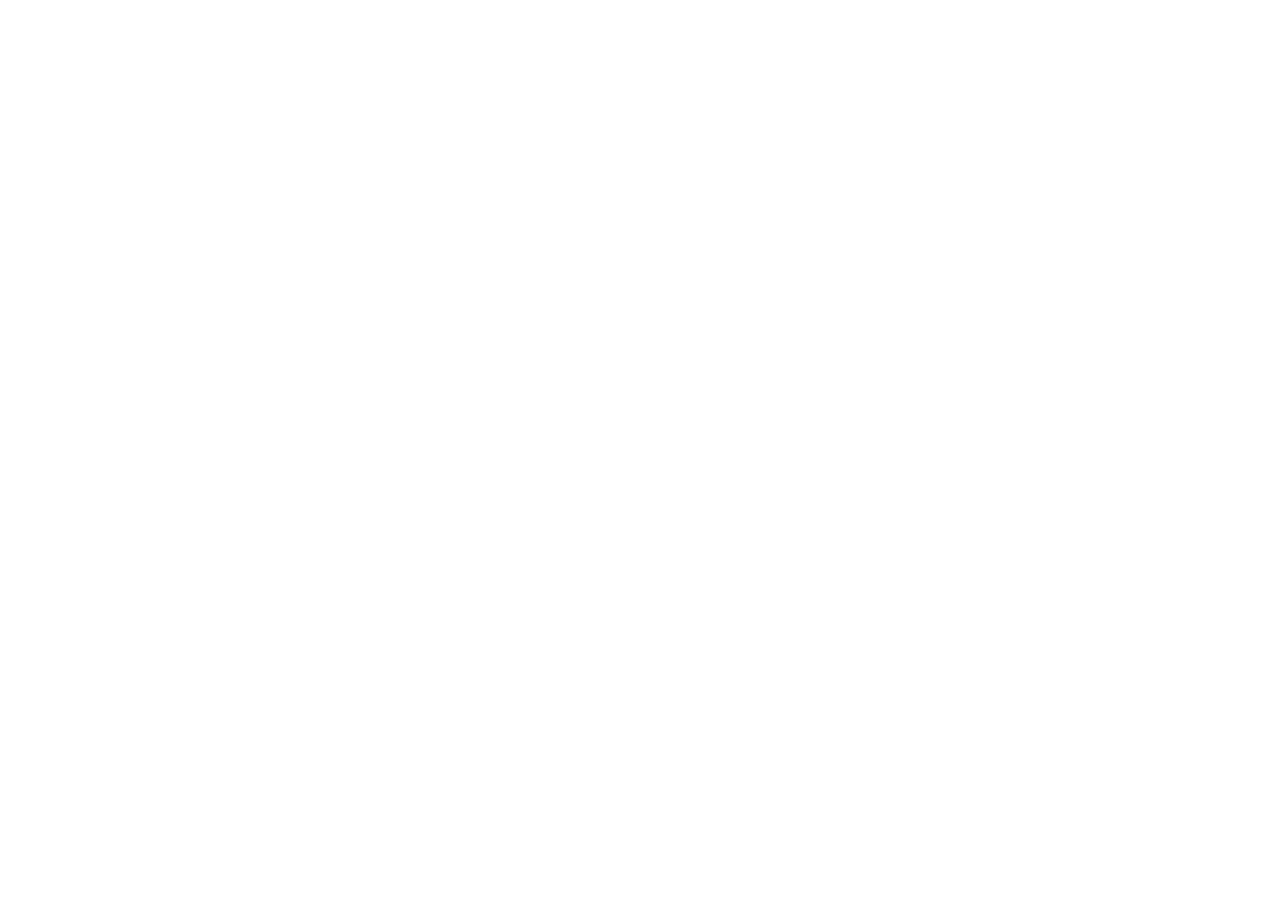
==== html/index.html @ a93387c2 "init: stark task landing-page" ====
<!doctype html>
<html lang="en">
  <head>
    <meta charset="UTF-8" />
    <meta name="viewport" content="width=device-width, initial-scale=1.0" />
      <link
      type="image/png"
      sizes="16x16"
      rel="icon"
      href="./../assets/ficon/icons16x16.png"
    />
    <link rel="preconnect" href="https://fonts.googleapis.com" />
    <link rel="preconnect" href="https://fonts.gstatic.com" crossorigin />
    <link
      href="https://fonts.googleapis.com/css2?family=Inter:wght@400;600&display=swap"
      rel="stylesheet"
    />
    <link rel="stylesheet" href="./../styles/css/style.css" />
    <title>Coffee house</title>
  </head>
  <body></body>
</html>
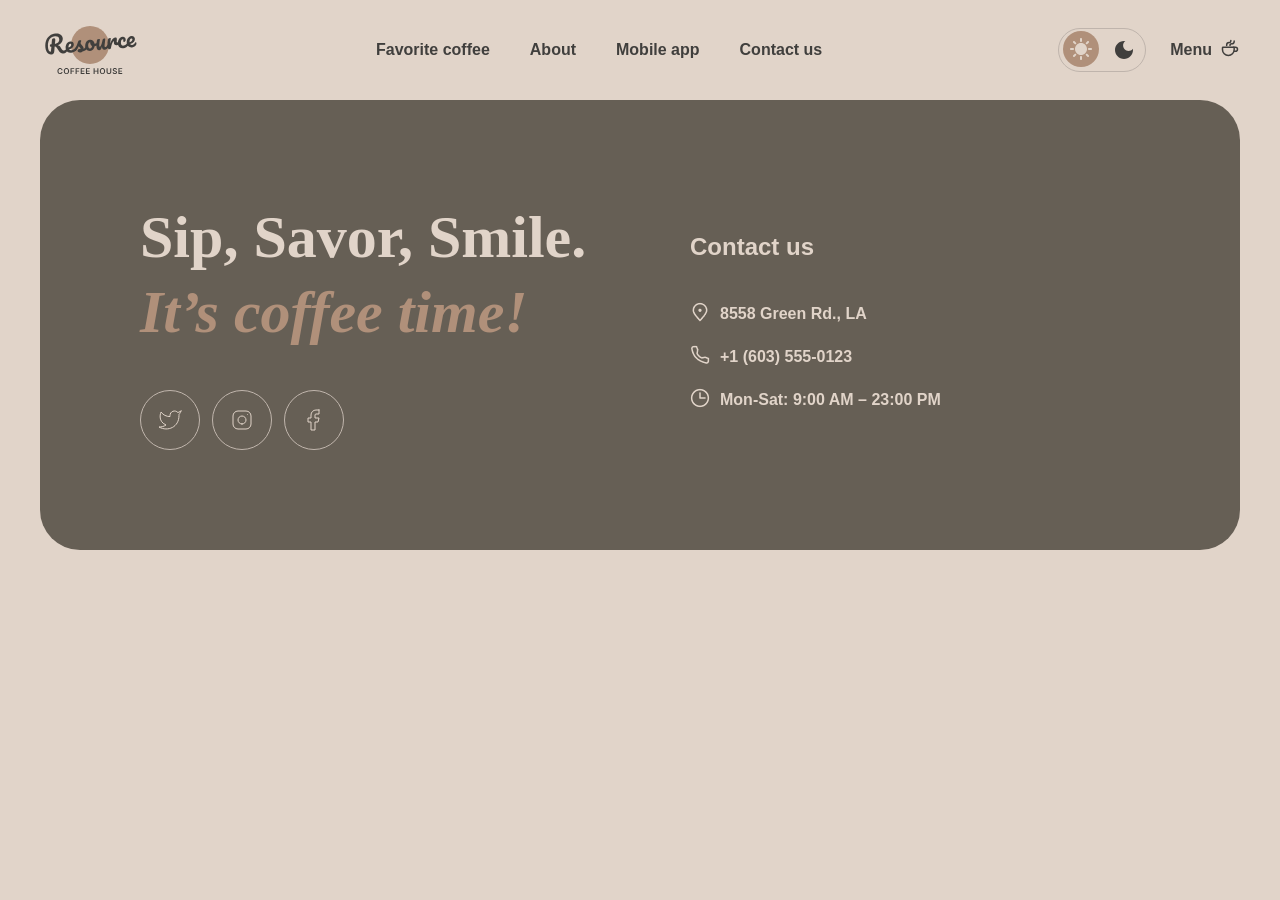
==== commit e8568a93: "feat: add header and footer for index and menu page" ====
--- a/html/index.html
+++ b/html/index.html
@@ -3,7 +3,7 @@
   <head>
     <meta charset="UTF-8" />
     <meta name="viewport" content="width=device-width, initial-scale=1.0" />
-      <link
+    <link
       type="image/png"
       sizes="16x16"
       rel="icon"
@@ -15,8 +15,198 @@
       href="https://fonts.googleapis.com/css2?family=Inter:wght@400;600&display=swap"
       rel="stylesheet"
     />
+    <link
+      rel="stylesheet"
+      href="node_modules/modern-normalize/modern-normalize.css"
+    />
     <link rel="stylesheet" href="./../styles/css/style.css" />
     <title>Coffee house</title>
   </head>
-  <body></body>
+  <body class="body">
+    <div class="wrapper">
+      <div class="container">
+        <div class="header">
+          <a href="./index.html" class="logo"
+            ><img
+              src="./../assets/images/logo.svg"
+              alt="logo"
+              width="100"
+              height="60"
+          /></a>
+          <nav class="header__menu menu-header">
+            <ul class="menu-header__list">
+              <li class="menu-header__item">
+                <a href="#favorites-coffee" class="menu-header__link"
+                  >Favorite coffee</a
+                >
+              </li>
+              <li class="menu-header__item">
+                <a href="#about" class="menu-header__link">About</a>
+              </li>
+              <li class="menu-header__item">
+                <a href="#mobile-app" class="menu-header__link">Mobile app</a>
+              </li>
+              <li class="mmenu-header__item">
+                <a href="#footer" class="menu-header__link">Contact us</a>
+              </li>
+            </ul>
+          </nav>
+          <div class="header__actions">
+            <div class="header__theme-switch theme-switch-header">
+              <div class="theme-switch-header__light">
+                <svg
+                  width="36"
+                  height="36"
+                  viewBox="0 0 36 36"
+                  fill="none"
+                  xmlns="http://www.w3.org/2000/svg"
+                >
+                  <rect width="36" height="36" rx="18" fill="#B0907A" />
+                  <path
+                    d="M17 10V8C17 7.45 17.45 7 18 7C18.55 7 19 7.45 19 8V10C19 10.55 18.55 11 18 11C17.45 11 17 10.55 17 10ZM24.36 13.05L25.77 11.63C26.16 11.24 26.16 10.61 25.77 10.22C25.38 9.83 24.75 9.83 24.36 10.22L22.95 11.64C22.56 12.03 22.56 12.66 22.95 13.05C23.34 13.44 23.97 13.44 24.36 13.05ZM28 17H26C25.45 17 25 17.45 25 18C25 18.55 25.45 19 26 19H28C28.55 19 29 18.55 29 18C29 17.45 28.55 17 28 17ZM18 25C17.45 25 17 25.45 17 26V28C17 28.55 17.45 29 18 29C18.55 29 19 28.55 19 28V26C19 25.45 18.55 25 18 25ZM11.64 13.05L10.22 11.64C9.83 11.25 9.83 10.61 10.22 10.23C10.61 9.85 11.25 9.84 11.63 10.23L13.04 11.64C13.43 12.03 13.43 12.67 13.04 13.05C12.65 13.43 12.02 13.44 11.64 13.05ZM22.95 22.95C22.56 23.34 22.56 23.98 22.95 24.36L24.36 25.77C24.75 26.16 25.39 26.16 25.77 25.77C26.16 25.38 26.16 24.74 25.77 24.36L24.36 22.95C23.98 22.56 23.34 22.56 22.95 22.95ZM8 19H10C10.55 19 11 18.55 11 18C11 17.45 10.55 17 10 17H8C7.45 17 7 17.45 7 18C7 18.55 7.45 19 8 19ZM11.64 25.78L13.05 24.37C13.44 23.98 13.44 23.34 13.05 22.96C12.66 22.58 12.02 22.57 11.64 22.96L10.23 24.37C9.84 24.76 9.84 25.4 10.23 25.78C10.61 26.17 11.25 26.17 11.64 25.78ZM18 12C14.69 12 12 14.69 12 18C12 21.31 14.69 24 18 24C21.31 24 24 21.31 24 18C24 14.69 21.31 12 18 12Z"
+                    fill="#E1D4C9"
+                  />
+                </svg>
+              </div>
+
+              <div class="theme-switch-header__dark">
+                <svg
+                  width="18"
+                  height="18"
+                  viewBox="0 0 18 18"
+                  fill="none"
+                  xmlns="http://www.w3.org/2000/svg"
+                >
+                  <path
+                    d="M9 0C4.03 0 0 4.03 0 9C0 13.97 4.03 18 9 18C13.97 18 18 13.97 18 9C18 8.54 17.96 8.08 17.9 7.64C16.92 9.01 15.32 9.9 13.5 9.9C10.52 9.9 8.1 7.48 8.1 4.5C8.1 2.69 8.99 1.08 10.36 0.0999999C9.92 0.0399999 9.46 0 9 0Z"
+                    fill="#403F3D"
+                  />
+                </svg>
+              </div>
+            </div>
+            <a class="header__button" href="menu.html"
+              >Menu
+
+              <img
+                src="./../assets/images/icons/coffee-cup.svg"
+                alt="coffee cup icon"
+              />
+            </a>
+            <button class="header__burger"><span></span> <span></span></button>
+          </div>
+        </div>
+
+        <footer class="footer" id="footer">
+          <div class="footer__content">
+            <h2 class="footer__title title title_colored_light title_size_s">
+              Sip, Savor, Smile.
+              <span class="title__fragment title__fragment_colored"
+                >It’s coffee time!</span
+              >
+            </h2>
+            <ul class="footer__social-list social-list">
+              <li class="social-list__item">
+                <a href="" class="social-list__link"
+                  ><svg
+                    xmlns="http://www.w3.org/2000/svg"
+                    width="24"
+                    height="24"
+                    viewBox="0 0 24 24"
+                    fill="none"
+                  >
+                    <path
+                      d="M23 3.01006C23 3.01006 20.9821 4.20217 19.86 4.54006C19.2577 3.84757 18.4573 3.35675 17.567 3.13398C16.6767 2.91122 15.7395 2.96725 14.8821 3.29451C14.0247 3.62177 13.2884 4.20446 12.773 4.96377C12.2575 5.72309 11.9877 6.62239 12 7.54006V8.54006C10.2426 8.58562 8.50127 8.19587 6.93101 7.4055C5.36074 6.61513 4.01032 5.44869 3 4.01006C3 4.01006 -1 13.0101 8 17.0101C5.94053 18.408 3.48716 19.109 1 19.0101C10 24.0101 21 19.0101 21 7.51006C20.9991 7.23151 20.9723 6.95365 20.92 6.68006C21.9406 5.67355 23 3.01006 23 3.01006Z"
+                      stroke="#E1D4C9"
+                      stroke-linecap="round"
+                      stroke-linejoin="round"
+                    />
+                  </svg>
+                </a>
+              </li>
+              <li class="social-list__item">
+                <a href="" class="social-list__link">
+                  <svg
+                    xmlns="http://www.w3.org/2000/svg"
+                    width="24"
+                    height="24"
+                    viewBox="0 0 24 24"
+                    fill="none"
+                  >
+                    <path
+                      d="M12 16C14.2091 16 16 14.2091 16 12C16 9.79086 14.2091 8 12 8C9.79086 8 8 9.79086 8 12C8 14.2091 9.79086 16 12 16Z"
+                      stroke="#E1D4C9"
+                      stroke-linecap="round"
+                      stroke-linejoin="round"
+                    />
+                    <path
+                      d="M3 16V8C3 5.23858 5.23858 3 8 3H16C18.7614 3 21 5.23858 21 8V16C21 18.7614 18.7614 21 16 21H8C5.23858 21 3 18.7614 3 16Z"
+                      stroke="#E1D4C9"
+                    />
+                    <path
+                      d="M17.5 6.51L17.51 6.49889"
+                      stroke="#E1D4C9"
+                      stroke-linecap="round"
+                      stroke-linejoin="round"
+                    />
+                  </svg>
+                </a>
+              </li>
+              <li class="social-list__item">
+                <a href="" class="social-list__link">
+                  <svg
+                    xmlns="http://www.w3.org/2000/svg"
+                    width="24"
+                    height="24"
+                    viewBox="0 0 24 24"
+                    fill="none"
+                  >
+                    <path
+                      d="M17 2H14C12.6739 2 11.4021 2.52678 10.4645 3.46447C9.52678 4.40215 9 5.67392 9 7V10H6V14H9V22H13V14H16L17 10H13V7C13 6.73478 13.1054 6.48043 13.2929 6.29289C13.4804 6.10536 13.7348 6 14 6H17V2Z"
+                      stroke="#E1D4C9"
+                      stroke-linecap="round"
+                      stroke-linejoin="round"
+                    />
+                  </svg>
+                </a>
+              </li>
+            </ul>
+          </div>
+
+          <div class="footer__contacts">
+            <h3 class="footer__subtitle">Contact us</h3>
+            <ul class="footer__cotact-list">
+              <li class="footer__contact-item">
+                <a
+                  class="footer__contact-link"
+                  href="https://maps.app.goo.gl/37LEPHxyYh8v7MDGA"
+                  target="_blank"
+                  rel="noopener "
+                >
+                  <img
+                    src="./../assets/images/icons/pin-alt.png"
+                    alt="pin-alt"
+                  />
+                  8558 Green Rd., LA</a
+                >
+              </li>
+              <li class="footer__contact-item">
+                <a class="footer__contact-link" href="tel:+16035550123">
+                  <img src="./../assets/images/icons/phone.png" alt="phone" />
+                  +1 (603) 555-0123</a
+                >
+              </li>
+              <li class="footer__contact-item">
+                <span
+                  ><img
+                    src="./../assets/images/icons/clock.png"
+                    alt="clock"
+                  />Mon-Sat: 9:00 AM – 23:00 PM</span
+                >
+              </li>
+            </ul>
+          </div>
+        </footer>
+      </div>
+    </div>
+  </body>
 </html>
--- a/styles/css/style.css
+++ b/styles/css/style.css
@@ -0,0 +1,617 @@
+:root {
+  --text-accent: #b0907a;
+  --text-light: #e1d4c9;
+  --text-dark: #403f3d;
+  --background-body: #e1d4c9;
+  --background-container: #665f55;
+  --background-backdrop: rgba(64, 63, 61, 0.8);
+  --border-light: #c1b6ad;
+  --border-dark: #665f55;
+}
+
+html,
+body {
+  height: 100%;
+  line-height: 1;
+}
+
+html {
+  font-size: 10px;
+  scroll-behavior: smooth;
+}
+
+body {
+  font-family: "Inter", sans-serif;
+  scrollbar-width: none;
+}
+
+body.overflow-hidden {
+  overflow: hidden;
+}
+
+ul {
+  list-style-type: none;
+}
+
+a {
+  text-decoration: none;
+}
+
+*,
+h1,
+h2,
+h3 {
+  margin: 0;
+  padding: 0;
+}
+
+*,
+html,
+body {
+  -webkit-box-sizing: border-box;
+          box-sizing: border-box;
+}
+
+.wrapper {
+  overflow: hidden;
+  display: -webkit-box;
+  display: -ms-flexbox;
+  display: flex;
+  -webkit-box-orient: vertical;
+  -webkit-box-direction: normal;
+      -ms-flex-direction: column;
+          flex-direction: column;
+  min-height: 100%;
+  background: var(--background-body);
+}
+
+.container {
+  max-width: 1440px;
+  margin: 0px auto;
+  padding: 0px 40px 0px 40px;
+}
+
+.main {
+  -webkit-box-flex: 1;
+      -ms-flex: 1 1 auto;
+          flex: 1 1 auto;
+}
+
+.title {
+  font-family: Inter;
+  font-weight: 600;
+}
+.title_colored_light {
+  color: var(--text-light);
+}
+.title_colored_dark {
+  color: var(--text-dark);
+}
+.title_size_m {
+  font-size: 7.2rem;
+  line-height: 105%; /* 75.6px */
+}
+.title_size_s {
+  font-size: 6rem;
+  line-height: 125%; /* 75px */
+}
+.title__fragment {
+  font-style: italic;
+}
+.title__fragment_colored {
+  color: var(--text-accent);
+}
+
+@media (max-width: 715.99px) {
+  .title_size_m {
+    font-size: 4.2rem;
+    line-height: 115%;
+  }
+  .title_size_s {
+    font-size: 3.2rem;
+  }
+}
+.header {
+  width: 100%;
+  min-height: 100px;
+  display: -webkit-box;
+  display: -ms-flexbox;
+  display: flex;
+  gap: 15px;
+  -webkit-box-pack: justify;
+      -ms-flex-pack: justify;
+          justify-content: space-between;
+  -webkit-box-align: center;
+      -ms-flex-align: center;
+          align-items: center;
+}
+.header__burger {
+  display: none;
+  position: relative;
+  z-index: 10;
+  width: 44px;
+  height: 44px;
+  -webkit-box-pack: center;
+      -ms-flex-pack: center;
+          justify-content: center;
+  -webkit-box-align: center;
+      -ms-flex-align: center;
+          align-items: center;
+  border-radius: 100px;
+  border: 1px solid var(--border-dark);
+  background-color: transparent;
+  cursor: pointer;
+}
+.header__burger span {
+  top: 39%;
+  left: 30%;
+  position: absolute;
+  width: 16px;
+  height: 1.5px;
+  background-color: #282828;
+  -webkit-transition: all 0.5s;
+  transition: all 0.5s;
+}
+.header__burger span:first-child {
+  top: auto;
+  bottom: 39%;
+  -webkit-transition: all 0.5s;
+  transition: all 0.5s;
+}
+.header__burger.burger-open span {
+  top: 50%;
+  -webkit-transform: rotate(45deg);
+      -ms-transform: rotate(45deg);
+          transform: rotate(45deg);
+  -webkit-transition: all 0.5s;
+  transition: all 0.5s;
+}
+.header__burger.burger-open span:first-child {
+  -webkit-transform: rotate(-45deg);
+      -ms-transform: rotate(-45deg);
+          transform: rotate(-45deg);
+  -webkit-transition: all 0.5s;
+  transition: all 0.5s;
+}
+.header__actions {
+  display: -webkit-box;
+  display: -ms-flexbox;
+  display: flex;
+  -webkit-box-pack: justify;
+      -ms-flex-pack: justify;
+          justify-content: space-between;
+  -webkit-box-align: center;
+      -ms-flex-align: center;
+          align-items: center;
+  gap: 24px;
+  height: 52px;
+}
+.header__theme-switch {
+  display: -webkit-box;
+  display: -ms-flexbox;
+  display: flex;
+  -webkit-box-pack: justify;
+      -ms-flex-pack: justify;
+          justify-content: space-between;
+  -webkit-box-align: center;
+      -ms-flex-align: center;
+          align-items: center;
+  gap: 8px;
+  border: 1px solid #bfb4ac;
+  border-radius: 100px;
+  padding: 4px;
+  width: 88px;
+  height: 44px;
+  cursor: pointer;
+}
+.header__button {
+  position: relative;
+  display: -webkit-box;
+  display: -ms-flexbox;
+  display: flex;
+  -webkit-box-pack: center;
+      -ms-flex-pack: center;
+          justify-content: center;
+  -webkit-box-align: start;
+      -ms-flex-align: start;
+          align-items: flex-start;
+  gap: 8px;
+  color: var(--text-dark);
+  font-size: 1.6em;
+  font-style: normal;
+  font-weight: 600;
+  line-height: 150%; /* 24px */
+}
+.header__button img {
+  display: block;
+}
+.header__button::before {
+  position: absolute;
+  bottom: -2px;
+  left: 0;
+  content: "";
+  height: 2px;
+  opacity: 0;
+  width: 100%;
+  -webkit-transform: scaleX(0);
+      -ms-transform: scaleX(0);
+          transform: scaleX(0);
+  -webkit-transform-origin: 50% -50%;
+      -ms-transform-origin: 50% -50%;
+          transform-origin: 50% -50%;
+  background: var(--text-dark);
+  -webkit-transition: all 0.7s;
+  transition: all 0.7s;
+}
+.header__button.disabled {
+  pointer-events: none;
+}
+.header__button.disabled::before {
+  opacity: 1;
+  -webkit-transform: scaleX(1);
+      -ms-transform: scaleX(1);
+          transform: scaleX(1);
+}
+
+.theme-switch-header__light {
+  border-radius: 100px;
+}
+.theme-switch-header__dark {
+  display: -webkit-box;
+  display: -ms-flexbox;
+  display: flex;
+  -webkit-box-pack: center;
+      -ms-flex-pack: center;
+          justify-content: center;
+  -webkit-box-align: center;
+      -ms-flex-align: center;
+          align-items: center;
+  width: 36px;
+  height: 36px;
+  border-radius: 100px;
+  background-color: transparent;
+  -webkit-transition: all 0.7s;
+  transition: all 0.7s;
+}
+.theme-switch-header__dark svg path {
+  fill: #403f3d;
+  -webkit-transition: all 0.7s;
+  transition: all 0.7s;
+}
+
+.logo {
+  position: relative;
+  z-index: 10;
+  width: 100px;
+  max-height: 60px;
+}
+
+.menu-header {
+  display: -webkit-box;
+  display: -ms-flexbox;
+  display: flex;
+  -webkit-box-pack: center;
+      -ms-flex-pack: center;
+          justify-content: center;
+  gap: 40px;
+}
+.menu-header__list {
+  display: -webkit-box;
+  display: -ms-flexbox;
+  display: flex;
+  -webkit-box-pack: center;
+      -ms-flex-pack: center;
+          justify-content: center;
+  -webkit-box-align: center;
+      -ms-flex-align: center;
+          align-items: center;
+  gap: 40px;
+}
+.menu-header__link {
+  position: relative;
+  display: block;
+  color: var(--text-dark);
+  font-size: 1.6em;
+  font-style: normal;
+  font-weight: 600;
+  line-height: 150%; /* 24px */
+}
+.menu-header__link::before {
+  position: absolute;
+  bottom: -2px;
+  left: 0px;
+  content: "";
+  height: 2px;
+  opacity: 0;
+  width: 100%;
+  line-height: 0;
+  -webkit-transform: scale(0, 1);
+      -ms-transform: scale(0, 1);
+          transform: scale(0, 1);
+  -webkit-transform-origin: center top;
+      -ms-transform-origin: center top;
+          transform-origin: center top;
+  background: var(--text-dark);
+  -webkit-transition: all 0.7s;
+  transition: all 0.7s;
+}
+
+.menu-header.burger-open {
+  right: 0;
+  -webkit-transition: all 0.7s;
+  transition: all 0.7s;
+}
+.menu-header.burger-open .header__button {
+  display: -webkit-box;
+  display: -ms-flexbox;
+  display: flex;
+}
+
+@media (hover: hover) {
+  .header__button:hover:before {
+    -webkit-transition: all 0.7s;
+    transition: all 0.7s;
+    opacity: 1;
+    -webkit-transform: scaleX(1);
+        -ms-transform: scaleX(1);
+            transform: scaleX(1);
+  }
+  .menu-header__link:hover:before {
+    -webkit-transition: all 0.7s;
+    transition: all 0.7s;
+    opacity: 1;
+    -webkit-transform: scale(100%, 1);
+        -ms-transform: scale(100%, 1);
+            transform: scale(100%, 1);
+  }
+  .theme-switch-header:hover .theme-switch-header__dark {
+    background-color: #665f55;
+    -webkit-transition: all 0.7s;
+    transition: all 0.7s;
+  }
+  .theme-switch-header:hover .theme-switch-header__dark svg path {
+    fill: #e1d4c9;
+    -webkit-transition: all 0.7s;
+    transition: all 0.7s;
+  }
+}
+@media (max-width: 768.99px) {
+  .menu-header,
+  .header__button {
+    display: none;
+  }
+  .menu-header {
+    height: 100%;
+    width: 100%;
+    position: fixed;
+    z-index: 6;
+    top: 0;
+    right: -100%;
+    background: var(--background-body);
+    margin-top: 99px;
+    padding: 61px 40px 160px 40px;
+    display: -webkit-box;
+    display: -ms-flexbox;
+    display: flex;
+    -webkit-box-orient: vertical;
+    -webkit-box-direction: normal;
+        -ms-flex-direction: column;
+            flex-direction: column;
+    -webkit-box-pack: start;
+        -ms-flex-pack: start;
+            justify-content: start;
+    -webkit-box-align: center;
+        -ms-flex-align: center;
+            align-items: center;
+    gap: 99px;
+    overflow: auto;
+    -webkit-transition: all 0.7s;
+    transition: all 0.7s;
+  }
+  .menu-header__list {
+    -webkit-box-orient: vertical;
+    -webkit-box-direction: normal;
+        -ms-flex-direction: column;
+            flex-direction: column;
+    -webkit-box-pack: start;
+        -ms-flex-pack: start;
+            justify-content: start;
+    gap: 60px;
+  }
+  .menu-header__link,
+  .menu-header .header__button {
+    font-size: 3.2em;
+    font-weight: 600;
+    line-height: 125%;
+  }
+  .header__burger {
+    display: -webkit-box;
+    display: -ms-flexbox;
+    display: flex;
+    -webkit-transition: all 0.7s;
+    transition: all 0.7s;
+  }
+  .header__button {
+    -webkit-box-align: center;
+        -ms-flex-align: center;
+            align-items: center;
+    gap: 16px;
+  }
+}
+.footer {
+  padding: 100px;
+  border-radius: 40px;
+  background: var(--background-container, #665f55);
+  display: -webkit-box;
+  display: -ms-flexbox;
+  display: flex;
+  gap: 100px;
+  -webkit-box-pack: start;
+      -ms-flex-pack: start;
+          justify-content: flex-start;
+  -webkit-box-align: start;
+      -ms-flex-align: start;
+          align-items: start;
+}
+.footer__content {
+  -webkit-box-flex: 0;
+      -ms-flex: 0 1 50%;
+          flex: 0 1 50%;
+  display: -webkit-box;
+  display: -ms-flexbox;
+  display: flex;
+  -webkit-box-orient: vertical;
+  -webkit-box-direction: normal;
+      -ms-flex-direction: column;
+          flex-direction: column;
+  -webkit-box-pack: start;
+      -ms-flex-pack: start;
+          justify-content: flex-start;
+  -webkit-box-align: start;
+      -ms-flex-align: start;
+          align-items: start;
+  gap: 40px;
+}
+.footer__contacts {
+  -webkit-box-flex: 0;
+      -ms-flex: 0 1 50%;
+          flex: 0 1 50%;
+  padding-top: 32px;
+}
+.footer__subtitle {
+  color: var(--text-light);
+  font-size: 2.4rem;
+  font-style: normal;
+  font-weight: 600;
+  line-height: 125%; /* 30px */
+  margin-bottom: 40px;
+}
+.footer__cotact-list {
+  display: -webkit-box;
+  display: -ms-flexbox;
+  display: flex;
+  -webkit-box-orient: vertical;
+  -webkit-box-direction: normal;
+      -ms-flex-direction: column;
+          flex-direction: column;
+  -webkit-box-pack: start;
+      -ms-flex-pack: start;
+          justify-content: flex-start;
+  -webkit-box-align: start;
+      -ms-flex-align: start;
+          align-items: start;
+  gap: 19px;
+}
+.footer__contact-item span,
+.footer__contact-item a {
+  display: -webkit-box;
+  display: -ms-flexbox;
+  display: flex;
+  -webkit-box-align: start;
+      -ms-flex-align: start;
+          align-items: start;
+  gap: 10px;
+  color: var(--text-light);
+  font-size: 1.6rem;
+  font-style: normal;
+  font-weight: 600;
+  line-height: 150%; /* 24px */
+}
+.footer__contact-item a {
+  position: relative;
+  cursor: pointer;
+}
+.footer__contact-item a::before {
+  position: absolute;
+  bottom: -2px;
+  left: 50%;
+  -webkit-transform: translateX(-50%);
+      -ms-transform: translateX(-50%);
+          transform: translateX(-50%);
+  content: "";
+  height: 2px;
+  opacity: 0;
+  width: 0;
+  background: var(--text-light);
+  -webkit-transition: all 0.7s;
+  transition: all 0.7s;
+}
+
+.social-list {
+  display: -webkit-box;
+  display: -ms-flexbox;
+  display: flex;
+  gap: 12px;
+}
+.social-list__link {
+  display: -webkit-box;
+  display: -ms-flexbox;
+  display: flex;
+  width: 60px;
+  height: 60px;
+  -webkit-box-pack: center;
+      -ms-flex-pack: center;
+          justify-content: center;
+  -webkit-box-align: center;
+      -ms-flex-align: center;
+          align-items: center;
+  border-radius: 100px;
+  border: 1px solid var(--border-light);
+  cursor: pointer;
+  background-color: transparent;
+  -webkit-transition: all 0.5s;
+  transition: all 0.5s;
+}
+.social-list__link svg path {
+  stroke: #e1d4c9;
+  -webkit-transition: all 0.5s;
+  transition: all 0.5s;
+}
+
+@media (hover: hover) {
+  .footer__contact-item a:hover:before {
+    width: 100%;
+    -webkit-transition: all 0.7s;
+    transition: all 0.7s;
+    opacity: 1;
+  }
+  .social-list__link:hover {
+    background-color: var(--background-body);
+    -webkit-transition: all 0.5s;
+    transition: all 0.5s;
+  }
+  .social-list__link:hover svg path {
+    stroke: #403f3d;
+    -webkit-transition: all 0.5s;
+    transition: all 0.5s;
+  }
+}
+@media (max-width: 768.99px) {
+  .footer {
+    padding: 100px 60px 105px;
+    -webkit-box-orient: vertical;
+    -webkit-box-direction: normal;
+        -ms-flex-direction: column;
+            flex-direction: column;
+    gap: 100px;
+  }
+  .footer__content, .footer__contacts {
+    -webkit-box-flex: 0;
+        -ms-flex: 0 1 100%;
+            flex: 0 1 100%;
+  }
+  .footer__contacts {
+    padding-top: 0;
+  }
+}
+@media (max-width: 715.99px) {
+  .footer {
+    padding: 60px 15px 65px 16px;
+    gap: 40px;
+  }
+}
+@media (max-width: 715.99px) {
+  .container {
+    padding: 0px 16px 40px 16px;
+  }
+}/*# sourceMappingURL=style.css.map */
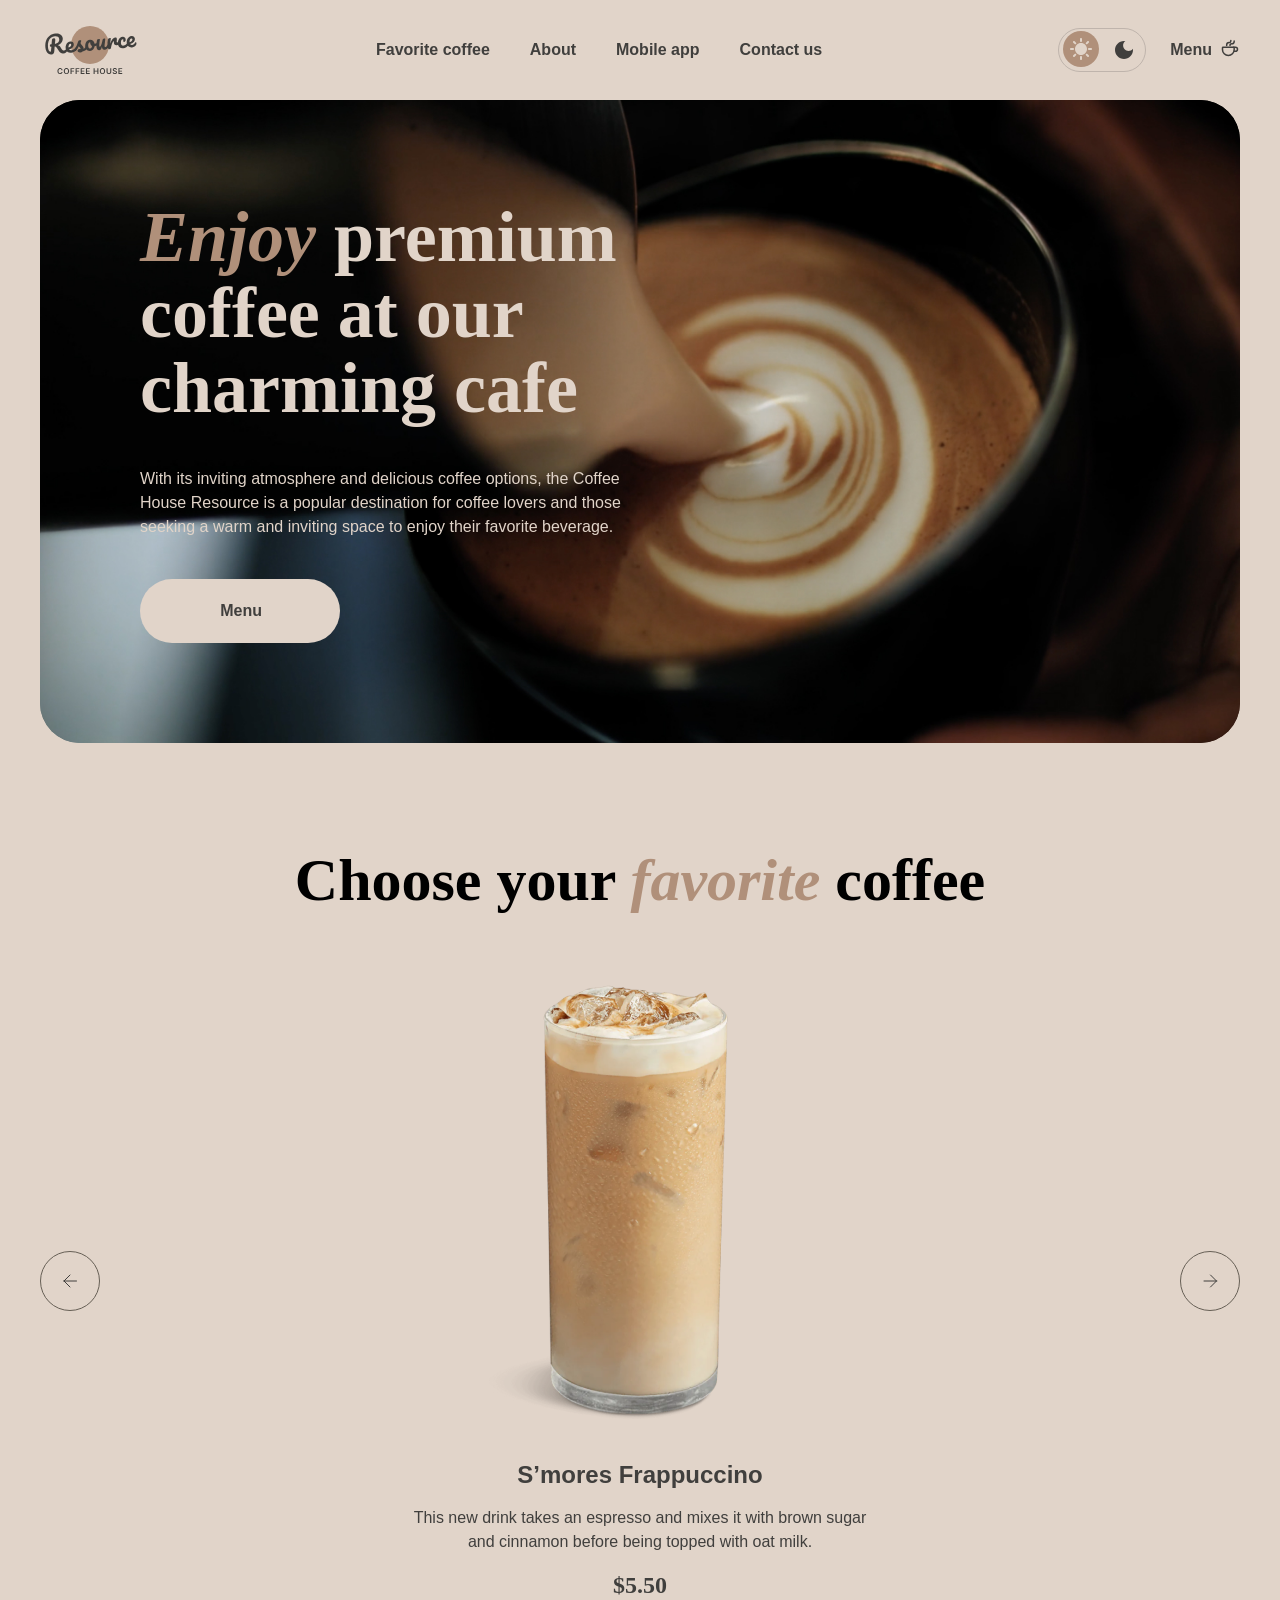
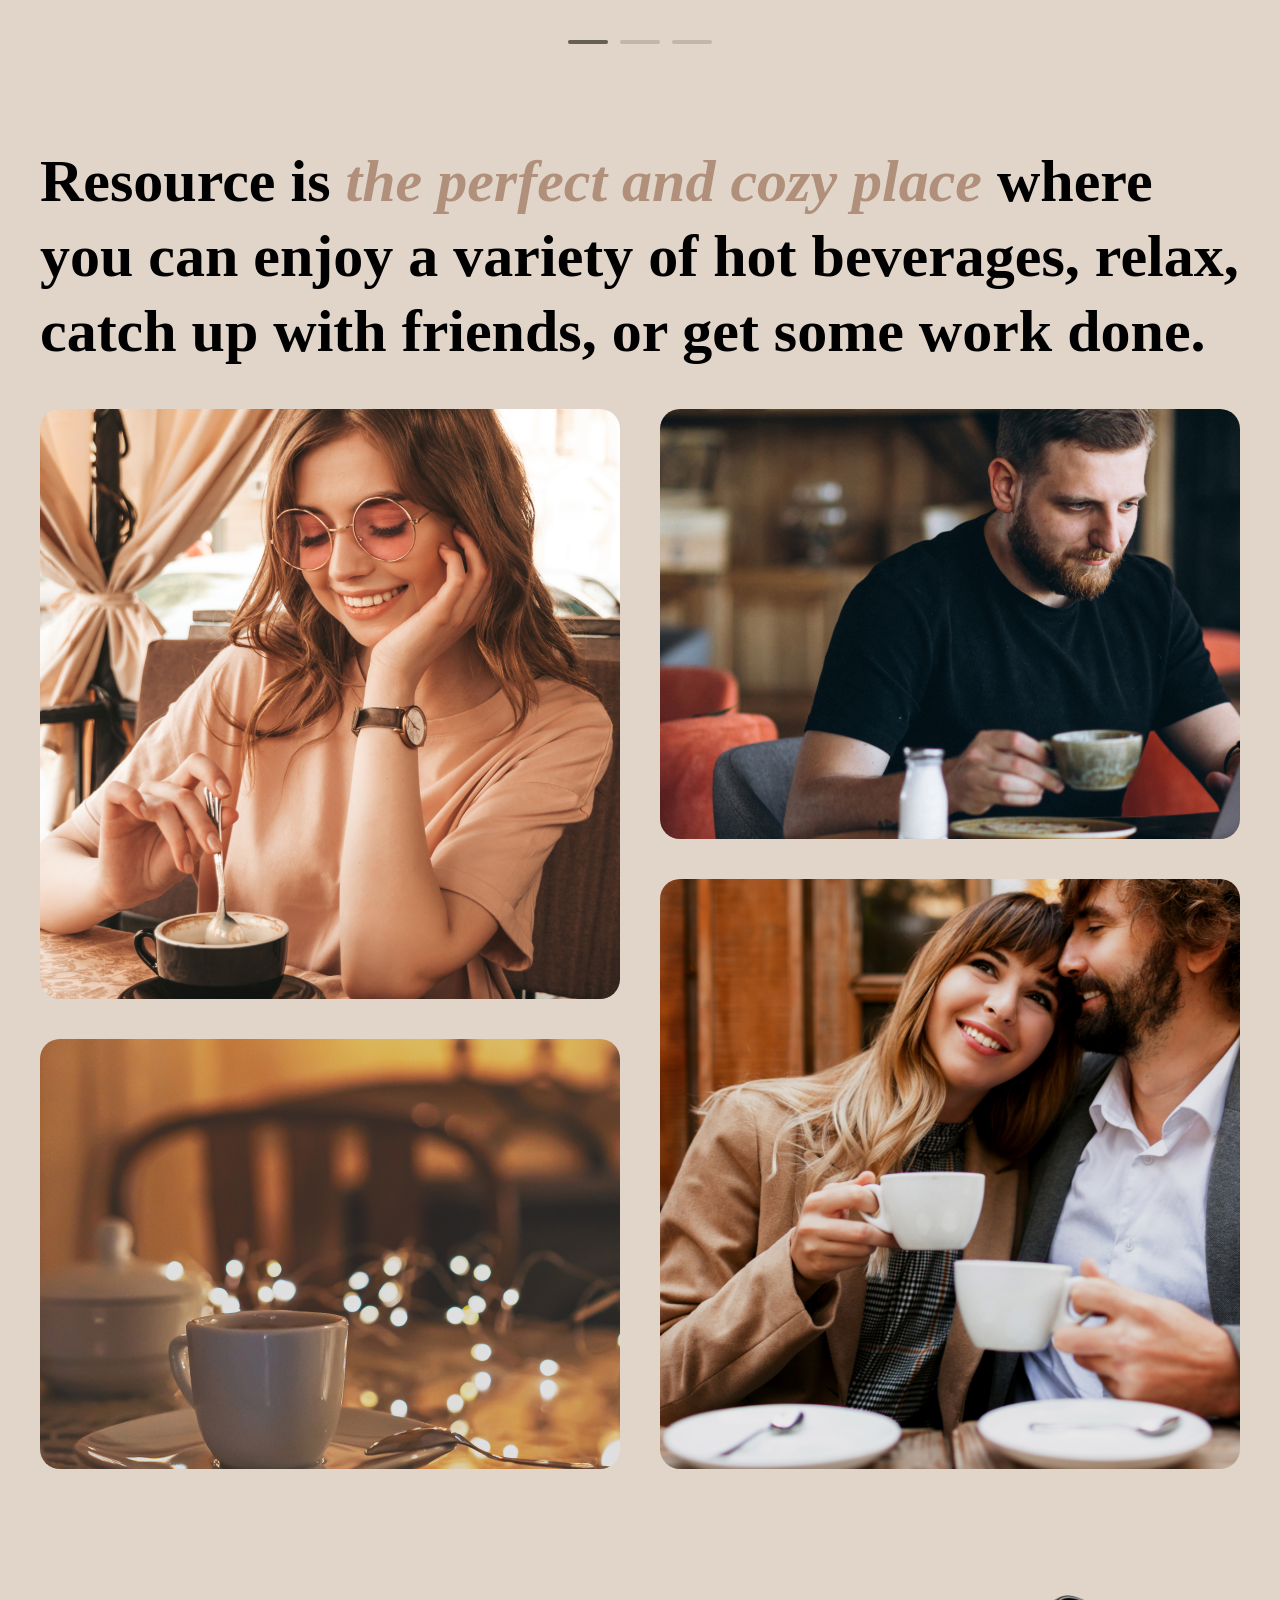
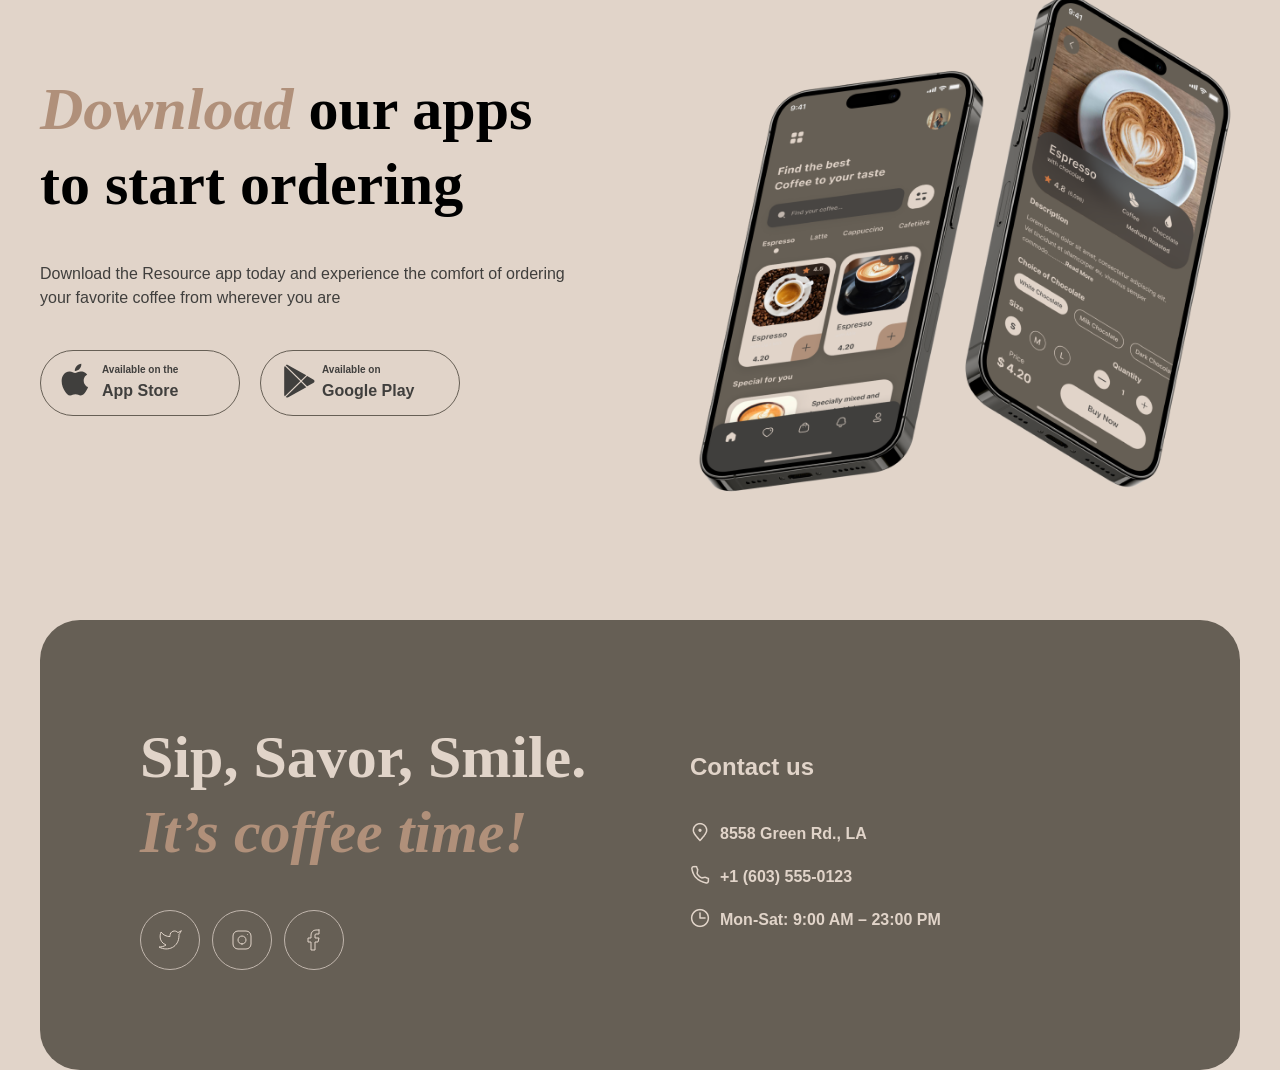
==== commit 2456314d: "feat: add main block for index. page" ====
--- a/html/index.html
+++ b/html/index.html
@@ -95,7 +95,335 @@
             <button class="header__burger"><span></span> <span></span></button>
           </div>
         </div>
-
+        <main class="main">
+          <section class="enjoy" id="enjoy">
+            <video
+              class="enjoy__background-video"
+              autoplay
+              muted
+              loop
+              poster="../assets/pictures/enjoy-section/bg.jpg"
+            >
+              <source
+                src="../assets/video/video (2160p).mp4"
+                type="video/mp4"
+              />
+            </video>
+            <div class="enjoy__content">
+              <h1 class="enjoy__title title title_colored_light title_size_m">
+                <span class="title__fragment title__fragment_colored">
+                  Enjoy</span
+                >
+                premium coffee at our charming cafe
+              </h1>
+              <p class="enjoy__description">
+                With its inviting atmosphere and delicious coffee options, the
+                Coffee House Resource is a popular destination for coffee lovers
+                and those seeking a warm and inviting space to enjoy their
+                favorite beverage.
+              </p>
+              <a class="enjoy__button" href="menu.html"
+                ><span>Menu</span>
+                <img
+                  src="./../assets/images/icons/coffee-cup.svg"
+                  alt="coffee cup icon"
+              /></a>
+            </div>
+          </section>
+          <section class="favorites-coffee" id="favorites-coffee">
+            <h2 class="favorites-coffee__title title title_size_s">
+              Choose your
+              <span class="title__fragment title__fragment_colored"
+                >favorite</span
+              >
+              coffee
+            </h2>
+            <div class="favorites-coffee__slider slider">
+              <div class="slider__control slider__control_prev">
+                <svg
+                  xmlns="http://www.w3.org/2000/svg"
+                  width="24"
+                  height="24"
+                  viewBox="0 0 24 24"
+                  fill="none"
+                >
+                  <path
+                    d="M18.5 12H6M6 12L12 6M6 12L12 18"
+                    stroke="#403F3D"
+                    stroke-linecap="round"
+                    stroke-linejoin="round"
+                  />
+                </svg>
+              </div>
+              <div class="slider__wrapper">
+                <div class="slider__list">
+                  <div class="slider__item item-slider">
+                    <div class="item-slider__wrapper">
+                      <div class="item-slider__picture">
+                        <picture>
+                          <source
+                            srcset="
+                              ./../assets/pictures/favorites-coffee-slider/coffee-slider-1(mobile).png
+                            "
+                            media="(max-width: 380px)"
+                          />
+                          <source
+                            srcset="
+                              ./../assets/pictures/favorites-coffee-slider/coffee-slider-1(desktop).png
+                            "
+                            media="(min-width: 380px)"
+                          />
+
+                          <img
+                            class="item-slider__image"
+                            src="./../assets/pictures/favorites-coffee-slider/coffee-slider-1(desktop).png"
+                            alt="S’mores Frappuccino"
+                          />
+                        </picture>
+                      </div>
+
+                      <div class="item-slider__content">
+                        <h3 class="item-slider__title">S’mores Frappuccino</h3>
+                        <p class="item-slider__description">
+                          This new drink takes an espresso and mixes it with
+                          brown sugar and cinnamon before being topped with oat
+                          milk.
+                        </p>
+                        <p class="item-slider__price">$5.50</p>
+                      </div>
+                    </div>
+                  </div>
+                  <div class="slider__item item-slider">
+                    <div class="item-slider__wrapper">
+                      <div class="item-slider__picture">
+                        <picture>
+                          <source
+                            srcset="
+                              ./../assets/pictures/favorites-coffee-slider/coffee-slider-2(mobile).png
+                            "
+                            media="(max-width: 380px)"
+                          />
+                          <source
+                            srcset="
+                              ./../assets/pictures/favorites-coffee-slider/coffee-slider-2(desktop).png
+                            "
+                            media="(min-width: 380px)"
+                          />
+
+                          <img
+                            class="item-slider__image"
+                            src="./../assets/pictures/favorites-coffee-slider/coffee-slider-2(desktop).png"
+                            alt="Caramel Macchiato"
+                          />
+                        </picture>
+                      </div>
+
+                      <div class="item-slider__content">
+                        <h3 class="item-slider__title">Caramel Macchiato</h3>
+                        <p class="item-slider__description">
+                          Fragrant and unique classic espresso with rich
+                          caramel-peanut syrup, with cream under whipped thick
+                          foam.
+                        </p>
+                        <p class="item-slider__price">$5.00</p>
+                      </div>
+                    </div>
+                  </div>
+                  <div class="slider__item item-slider">
+                    <div class="item-slider__wrapper">
+                      <div class="item-slider__picture">
+                        <picture>
+                          <source
+                            srcset="
+                              ./../assets/pictures/favorites-coffee-slider/coffee-slider-3(mobile).png
+                            "
+                            media="(max-width: 380px)"
+                          />
+                          <source
+                            srcset="
+                              ./../assets/pictures/favorites-coffee-slider/coffee-slider-3(desktop).png
+                            "
+                            media="(min-width: 380px)"
+                          />
+
+                          <img
+                            class="item-slider__image"
+                            src="./../assets/pictures/favorites-coffee-slider/coffee-slider-3(desktop).png"
+                            alt="Ice coffee"
+                          />
+                        </picture>
+                      </div>
+
+                      <div class="item-slider__content">
+                        <h3 class="item-slider__title">Ice coffee</h3>
+                        <p class="item-slider__description">
+                          A popular summer drink that tones and invigorates.
+                          Prepared from coffee, milk and ice.
+                        </p>
+                        <p class="item-slider__price">$4.50</p>
+                      </div>
+                    </div>
+                  </div>
+                </div>
+              </div>
+
+              <div class="slider__control slider__control_next">
+                <svg
+                  xmlns="http://www.w3.org/2000/svg"
+                  width="24"
+                  height="24"
+                  viewBox="0 0 24 24"
+                  fill="none"
+                >
+                  <path
+                    d="M6 12H18.5M18.5 12L12.5 6M18.5 12L12.5 18"
+                    stroke="#403F3D"
+                    stroke-linecap="round"
+                    stroke-linejoin="round"
+                  />
+                </svg>
+              </div>
+            </div>
+            <div class="slider__indicators">
+              <div
+                class="slider__indicator slider__indicator_0 slider__indicator_active"
+              >
+                <span></span>
+              </div>
+              <div class="slider__indicator slider__indicator_1">
+                <span></span>
+              </div>
+              <div class="slider__indicator slider__indicator_2">
+                <span></span>
+              </div>
+            </div>
+          </section>
+          <section class="about" id="about">
+            <h2 class="about__title title title_size_s">
+              Resource is
+              <span class="title__fragment title__fragment_colored"
+                >the perfect and cozy place</span
+              >
+              where you can enjoy a variety of hot beverages, relax, catch up
+              with friends, or get some work done.
+            </h2>
+            <div class="about__galleray">
+              <div class="about__image">
+                <img
+                  src="./../assets/pictures/about-section/1.jpg"
+                  alt="image:girl with a cup of coffee"
+                />
+              </div>
+              <div class="about__image">
+                <img
+                  src="./../assets/pictures/about-section/2.jpg"
+                  alt="image:man drinking coffee"
+                />
+              </div>
+
+              <div class="about__image">
+                <img
+                  src="./../assets/pictures/about-section/3.jpg"
+                  alt="image:table with garland and caps of coffee"
+                />
+              </div>
+
+              <div class="about__image">
+                <img
+                  src="./../assets/pictures/about-section/4.jpg"
+                  alt="image:man and girl drinking coffee"
+                />
+              </div>
+            </div>
+          </section>
+
+          <section class="mobile-app" id="mobile-app">
+            <div class="mobile-app__content">
+              <h2 class="mobile-app__title title title_size_s">
+                <span class="title__fragment title__fragment_colored"
+                  >Download</span
+                >
+                our apps to start ordering
+              </h2>
+              <div class="mobile-app__description">
+                Download the Resource app today and experience the comfort of
+                ordering your favorite coffee from wherever you are
+              </div>
+              <div class="mobile-app__links">
+                <a class="mobile-app__link">
+                  <svg
+                    xmlns="http://www.w3.org/2000/svg"
+                    width="28"
+                    height="33"
+                    viewBox="0 0 28 33"
+                    fill="none"
+                  >
+                    <path
+                      d="M22.7073 17.6307C22.6704 13.6324 26.065 11.6872 26.2203 11.5966C24.2977 8.86366 21.3178 8.49026 20.2707 8.46048C17.7679 8.20369 15.3403 9.92062 14.0654 9.92062C12.765 9.92062 10.8017 8.48529 8.68579 8.52747C5.96293 8.56841 3.41566 10.1055 2.0186 12.4923C-0.864579 17.359 1.28572 24.5108 4.04802 28.4446C5.42981 30.3712 7.04444 32.5223 9.15784 32.4466C11.2254 32.3635 11.9978 31.1614 14.4929 31.1614C16.9651 31.1614 17.6903 32.4466 19.8457 32.3983C22.0647 32.3635 23.4618 30.463 24.7952 28.519C26.392 26.3108 27.0333 24.1362 27.0588 24.0245C27.0066 24.0071 22.7493 22.4229 22.7073 17.6307Z"
+                      fill="#403F3D"
+                    />
+                    <path
+                      d="M18.6357 5.87268C19.7477 4.51675 20.5086 2.67205 20.2974 0.800049C18.6879 0.86952 16.675 1.88554 15.5159 3.21169C14.4903 4.38029 13.5742 6.29571 13.8109 8.097C15.6189 8.2285 17.4753 7.20752 18.6357 5.87268Z"
+                      fill="#403F3D"
+                    />
+                  </svg>
+                  <span>Available on the</span>
+                  <span>App Store</span>
+                </a>
+                <a class="mobile-app__link">
+                  <svg
+                    xmlns="http://www.w3.org/2000/svg"
+                    width="36"
+                    height="36"
+                    viewBox="0 0 36 36"
+                    fill="none"
+                  >
+                    <path
+                      d="M3.7558 3.20297C3.39335 3.57289 3.18359 4.14884 3.18359 4.89471V31.4994C3.18359 32.2453 3.39335 32.8212 3.7558 33.1911L3.84525 33.2723L19.1359 18.37V18.0181L3.84525 3.11575L3.7558 3.20297Z"
+                      fill="#403F3D"
+                    />
+                    <path
+                      d="M26.0776 23.34L20.9863 18.37V18.0181L26.0837 13.0482L26.1979 13.1128L32.2345 16.4617C33.9573 17.4121 33.9573 18.976 32.2345 19.9324L26.1979 23.2753L26.0776 23.34Z"
+                      fill="#403F3D"
+                    />
+                    <path
+                      d="M25.2733 24.2007L20.0617 19.1195L4.68164 34.1166C5.25384 34.7031 6.18695 34.7737 7.24807 34.1873L25.2733 24.2007Z"
+                      fill="#403F3D"
+                    />
+                    <path
+                      d="M25.2733 12.1876L7.24807 2.20103C6.18695 1.62058 5.25384 1.69125 4.68164 2.27772L20.0617 17.2688L25.2733 12.1876Z"
+                      fill="#403F3D"
+                    />
+                  </svg>
+                  <span>Available on</span>
+                  <span>Google Play</span>
+                </a>
+              </div>
+            </div>
+            <div class="mobile-app__image">
+              <picture>
+                <source
+                  srcset="
+                    ./../assets/pictures/mobile-app-section/mobile-screens-768.png
+                  "
+                  media="(max-width: 380px)"
+                />
+                <source
+                  srcset="
+                    ./../assets/pictures/mobile-app-section/mobile-screens.png
+                  "
+                  media="(min-width: 380px)"
+                />
+
+                <img
+                  class="item-slider__image"
+                  src="./../assets/pictures/mobile-app-section/mobile-screens.png"
+                  alt="mobile phones"
+                />
+              </picture>
+            </div>
+          </section>
+        </main>
         <footer class="footer" id="footer">
           <div class="footer__content">
             <h2 class="footer__title title title_colored_light title_size_s">
--- a/styles/css/style.css
+++ b/styles/css/style.css
@@ -438,6 +438,596 @@
     gap: 16px;
   }
 }
+.enjoy {
+  position: relative;
+  padding: 100px;
+  display: -webkit-box;
+  display: -ms-flexbox;
+  display: flex;
+  -webkit-box-orient: vertical;
+  -webkit-box-direction: normal;
+      -ms-flex-direction: column;
+          flex-direction: column;
+  -webkit-box-pack: center;
+      -ms-flex-pack: center;
+          justify-content: center;
+  -webkit-box-align: start;
+      -ms-flex-align: start;
+          align-items: flex-start;
+  -ms-flex-item-align: stretch;
+      align-self: stretch;
+  border-radius: 40px;
+  overflow: hidden;
+  background: url("./../../assets/pictures/enjoy-section/bg.jpg") center/cover no-repeat;
+}
+.enjoy__background-video {
+  width: 100%;
+  height: 100%;
+  position: absolute;
+  top: 0;
+  left: 0;
+  z-index: 1;
+  -o-object-fit: cover;
+     object-fit: cover;
+  width: 100%;
+  height: 100%;
+}
+.enjoy__content {
+  position: relative;
+  z-index: 4;
+  display: -webkit-box;
+  display: -ms-flexbox;
+  display: flex;
+  max-width: 530px;
+  -webkit-box-orient: vertical;
+  -webkit-box-direction: normal;
+      -ms-flex-direction: column;
+          flex-direction: column;
+  -webkit-box-pack: center;
+      -ms-flex-pack: center;
+          justify-content: center;
+  -webkit-box-align: start;
+      -ms-flex-align: start;
+          align-items: flex-start;
+  gap: 40px;
+}
+.enjoy__description {
+  color: var(--text-light);
+  font-size: 1.6rem;
+  font-style: normal;
+  font-weight: 400;
+  line-height: 150%; /* 24px */
+}
+.enjoy__button {
+  position: relative;
+  display: -webkit-box;
+  display: -ms-flexbox;
+  display: flex;
+  width: 200px;
+  height: 64px;
+  -webkit-box-align: center;
+      -ms-flex-align: center;
+          align-items: center;
+  -webkit-box-pack: center;
+      -ms-flex-pack: center;
+          justify-content: center;
+  border-radius: 100px;
+  background: var(--background-body);
+  color: var(--text-dark);
+  text-align: center;
+  font-size: 1.6rem;
+  font-style: normal;
+  font-weight: 600;
+  line-height: 150%; /* 24px */
+}
+.enjoy__button span {
+  position: absolute;
+  top: 50%;
+  right: 78px;
+  padding-right: 0px;
+  -webkit-transform: translateY(-50%);
+      -ms-transform: translateY(-50%);
+          transform: translateY(-50%);
+  -webkit-transition: all 0.5s;
+  transition: all 0.5s;
+}
+.enjoy__button img {
+  position: absolute;
+  top: 50%;
+  -webkit-transform: translateY(-50%);
+      -ms-transform: translateY(-50%);
+          transform: translateY(-50%);
+  right: 62px;
+  width: 20px;
+  height: 20px;
+  opacity: 0;
+  -webkit-transition: all 0.5s;
+  transition: all 0.5s;
+}
+
+@media (hover: hover) {
+  .enjoy__button:hover img {
+    -webkit-transition: all 0.5s;
+    transition: all 0.5s;
+    opacity: 1;
+  }
+  .enjoy__button:hover span {
+    padding-right: 10px;
+    -webkit-transition: all 0.5s;
+    transition: all 0.5s;
+  }
+}
+@media (max-width: 768.99px) {
+  .enjoy {
+    padding: 100px 60px;
+  }
+  .enjoy__button {
+    display: -webkit-box;
+    display: -ms-flexbox;
+    display: flex;
+    gap: 8px;
+    -webkit-box-pack: center;
+        -ms-flex-pack: center;
+            justify-content: center;
+    -webkit-box-align: center;
+        -ms-flex-align: center;
+            align-items: center;
+  }
+  .enjoy__button span {
+    position: static;
+    -webkit-transform: translateY(0);
+        -ms-transform: translateY(0);
+            transform: translateY(0);
+  }
+  .enjoy__button img {
+    position: static;
+    -webkit-transform: translateY(0);
+        -ms-transform: translateY(0);
+            transform: translateY(0);
+    opacity: 1;
+  }
+}
+@media (max-width: 715.99px) {
+  .enjoy {
+    padding: 60px 16px;
+  }
+}
+.favorites-coffee {
+  padding-top: 100px;
+  padding-bottom: 100px;
+  text-align: center;
+}
+.favorites-coffee__title {
+  padding-bottom: 40px;
+}
+.slider {
+  display: -webkit-box;
+  display: -ms-flexbox;
+  display: flex;
+  -webkit-box-pack: center;
+      -ms-flex-pack: center;
+          justify-content: center;
+  -webkit-box-align: center;
+      -ms-flex-align: center;
+          align-items: center;
+}
+.slider__wrapper {
+  width: 480px;
+  margin: 0 auto;
+  overflow: hidden;
+  margin-bottom: 40px;
+}
+.slider__list {
+  display: -webkit-box;
+  display: -ms-flexbox;
+  display: flex;
+  position: relative;
+  left: 0;
+  -webkit-transition: all 0.3s;
+  transition: all 0.3s;
+}
+.item-slider {
+  overflow: hidden;
+  width: 100%;
+  -ms-flex-negative: 0;
+      flex-shrink: 0;
+  -webkit-transition: all 0.4s;
+  transition: all 0.4s;
+}
+.item-slider__wrapper {
+  display: -webkit-box;
+  display: -ms-flexbox;
+  display: flex;
+  -webkit-box-orient: vertical;
+  -webkit-box-direction: normal;
+      -ms-flex-direction: column;
+          flex-direction: column;
+  gap: 20px;
+  -webkit-box-pack: start;
+      -ms-flex-pack: start;
+          justify-content: start;
+  -webkit-box-align: center;
+      -ms-flex-align: center;
+          align-items: center;
+}
+.item-slider__picture {
+  max-width: 100%;
+  display: -webkit-box;
+  display: -ms-flexbox;
+  display: flex;
+  -webkit-box-pack: center;
+      -ms-flex-pack: center;
+          justify-content: center;
+  -webkit-box-align: start;
+      -ms-flex-align: start;
+          align-items: flex-start;
+}
+.item-slider__picture img {
+  width: 100%;
+  max-width: 100%;
+  height: auto;
+}
+.item-slider__content {
+  max-width: 480px;
+  margin: 0 auto;
+  display: -webkit-box;
+  display: -ms-flexbox;
+  display: flex;
+  -webkit-box-orient: vertical;
+  -webkit-box-direction: normal;
+      -ms-flex-direction: column;
+          flex-direction: column;
+  -webkit-box-pack: start;
+      -ms-flex-pack: start;
+          justify-content: start;
+  -webkit-box-align: center;
+      -ms-flex-align: center;
+          align-items: center;
+  gap: 16px;
+}
+.item-slider__title {
+  color: var(--text-dark);
+  text-align: center;
+  font-size: 2.4em;
+  font-style: normal;
+  font-weight: 600;
+  line-height: 125%; /* 30px */
+}
+.item-slider__description {
+  color: var(--text-dark);
+  text-align: center;
+  font-size: 1.6rem;
+  font-style: normal;
+  font-weight: 400;
+  line-height: 150%; /* 24px */
+}
+.item-slider__price {
+  color: var(--text-dark);
+  text-align: center;
+  font-family: Inter;
+  font-size: 2.4rem;
+  font-style: normal;
+  font-weight: 600;
+  line-height: 125%; /* 30px */
+}
+
+.slider {
+  position: relative;
+  -webkit-transition: all 0.4s;
+  transition: all 0.4s;
+}
+.slider__control {
+  -webkit-box-flex: 0;
+      -ms-flex: 0 0 auto;
+          flex: 0 0 auto;
+  display: -webkit-box;
+  display: -ms-flexbox;
+  display: flex;
+  width: 60px;
+  height: 60px;
+  -webkit-box-pack: center;
+      -ms-flex-pack: center;
+          justify-content: center;
+  -webkit-box-align: center;
+      -ms-flex-align: center;
+          align-items: center;
+  border-radius: 100px;
+  border: 1px solid var(--border-dark);
+  background-color: transparent;
+  -webkit-transition: all 0.5s;
+  transition: all 0.5s;
+  margin-bottom: 36px;
+  cursor: pointer;
+}
+.slider__control svg path {
+  stroke: #403f3d;
+  -webkit-transition: all 0.5s;
+  transition: all 0.5s;
+}
+.slider__indicators {
+  display: -webkit-box;
+  display: -ms-flexbox;
+  display: flex;
+  gap: 12px;
+  -webkit-box-pack: center;
+      -ms-flex-pack: center;
+          justify-content: center;
+  -webkit-box-align: center;
+      -ms-flex-align: center;
+          align-items: center;
+}
+.slider__indicator {
+  height: 4px;
+  width: 40px;
+  border-radius: 100px;
+  background: var(--border-light);
+}
+.slider__indicator span {
+  display: block;
+  height: 100%;
+}
+.slider__indicator_active span {
+  width: 100%;
+  border-radius: 100px;
+  background: var(--border-dark);
+}
+
+@media (hover: hover) {
+  .slider__control:hover {
+    background: var(--background-container);
+    -webkit-transition: all 0.5s;
+    transition: all 0.5s;
+  }
+  .slider__control:hover svg path {
+    stroke: #e1d4c9;
+    -webkit-transition: all 0.5s;
+    transition: all 0.5s;
+  }
+}
+@media (max-width: 715.99px) {
+  .slider__wrapper {
+    width: 348px;
+    margin: 0 auto;
+    overflow: hidden;
+    margin-bottom: 40px;
+  }
+  .slider__content {
+    width: 348px;
+  }
+  .slider__control {
+    display: none;
+  }
+  .item-slider__wrapper {
+    gap: 18px;
+  }
+}
+.about__title {
+  margin-bottom: 40px;
+}
+.about__galleray {
+  max-width: 1360px;
+  display: grid;
+  -webkit-column-gap: 40px;
+     -moz-column-gap: 40px;
+          column-gap: 40px;
+  grid-template-columns: 1fr 1fr;
+  grid-template-rows: repeat(106, 10px);
+}
+.about__image {
+  border-radius: 20px;
+  overflow: hidden;
+  max-width: 660px;
+  display: -webkit-box;
+  display: -ms-flexbox;
+  display: flex;
+  -webkit-box-pack: center;
+      -ms-flex-pack: center;
+          justify-content: center;
+  -webkit-box-align: center;
+      -ms-flex-align: center;
+          align-items: center;
+}
+.about__image img {
+  height: auto;
+  -webkit-transition: all 0.5s;
+  transition: all 0.5s;
+}
+.about__image:nth-child(1) {
+  grid-area: 1/1/span 59/span 1;
+}
+.about__image:nth-child(2) {
+  grid-area: 1/2/span 43/span 1;
+}
+.about__image:nth-child(3) {
+  grid-area: 64/1/span 43/span 1;
+}
+.about__image:nth-child(4) {
+  grid-area: 48/2/span 59/span 1;
+}
+
+@media (hover: hover) {
+  .about__image:hover img {
+    -webkit-transform: scale(0.9);
+        -ms-transform: scale(0.9);
+            transform: scale(0.9);
+    -webkit-transition: all 0.5s;
+    transition: all 0.5s;
+  }
+}
+@media (max-width: 768.99px) {
+  .about__galleray {
+    max-width: 100%;
+    grid-template: repeat(2, 590px)/repeat(1, 1fr);
+    row-gap: 40px;
+  }
+  .about__image {
+    max-width: 100%;
+  }
+  .about__image:nth-child(3) {
+    display: none;
+    grid-area: content;
+  }
+  .about__image:nth-child(2) {
+    display: none;
+    grid-area: content;
+  }
+  .about__image:nth-child(1) {
+    grid-area: 1/1/span 1/span 1;
+  }
+  .about__image:nth-child(4) {
+    grid-area: 2/1/span 1/span 1;
+  }
+}
+.mobile-app {
+  padding-top: 99px;
+  padding-bottom: 100px;
+  display: -webkit-box;
+  display: -ms-flexbox;
+  display: flex;
+  gap: 100px;
+  -webkit-box-pack: justify;
+      -ms-flex-pack: justify;
+          justify-content: space-between;
+  -webkit-box-align: center;
+      -ms-flex-align: center;
+          align-items: center;
+}
+.mobile-app__content {
+  -webkit-box-flex: 0;
+      -ms-flex: 0 1 50%;
+          flex: 0 1 50%;
+  display: -webkit-box;
+  display: -ms-flexbox;
+  display: flex;
+  -webkit-box-orient: vertical;
+  -webkit-box-direction: normal;
+      -ms-flex-direction: column;
+          flex-direction: column;
+  -webkit-box-pack: start;
+      -ms-flex-pack: start;
+          justify-content: flex-start;
+  -webkit-box-align: start;
+      -ms-flex-align: start;
+          align-items: start;
+  gap: 40px;
+}
+.mobile-app__description {
+  color: var(--text-dark);
+  font-size: 1.6rem;
+  font-style: normal;
+  font-weight: 400;
+  line-height: 150%; /* 24px */
+  -ms-flex-item-align: stretch;
+      align-self: stretch;
+}
+.mobile-app__links {
+  display: -webkit-box;
+  display: -ms-flexbox;
+  display: flex;
+  gap: 20px;
+}
+.mobile-app__link {
+  display: grid;
+  -webkit-column-gap: 8px;
+     -moz-column-gap: 8px;
+          column-gap: 8px;
+  row-gap: 2px;
+  grid-template: "icon a" "icon b";
+  grid-template-columns: 33px auto;
+  justify-items: start;
+  width: 200px;
+  padding: 12px 20px;
+  border-radius: 100px;
+  border: 1px solid var(--border-dark);
+  background-color: transparent;
+  -webkit-transition: all 0.5s;
+  transition: all 0.5s;
+  cursor: pointer;
+}
+.mobile-app__link svg {
+  grid-area: icon;
+}
+.mobile-app__link svg path {
+  fill: #403f3d;
+  -webkit-transition: all 0.5s;
+  transition: all 0.5s;
+}
+.mobile-app__link span {
+  color: var(--text-dark);
+  text-align: center;
+  font-size: 1rem;
+  font-style: normal;
+  font-weight: 600;
+  line-height: 140%; /* 14px */
+  -ms-flex-item-align: end;
+      align-self: end;
+}
+.mobile-app__link span:last-child {
+  color: var(--text-dark);
+  font-size: 1.6em;
+  font-style: normal;
+  font-weight: 600;
+  line-height: 150%; /* 24px */
+  -ms-flex-item-align: start;
+      align-self: start;
+  -webkit-transition: all 0.5s;
+  transition: all 0.5s;
+}
+.mobile-app__image {
+  -webkit-box-flex: 0;
+      -ms-flex: 0 1 50%;
+          flex: 0 1 50%;
+  max-width: 50%;
+}
+.mobile-app__image img {
+  width: 100%;
+}
+
+@media (hover: hover) {
+  .mobile-app__link:hover {
+    background-color: var(--background-container);
+    -webkit-transition: all 0.5s;
+    transition: all 0.5s;
+  }
+  .mobile-app__link:hover span {
+    color: var(--text-light);
+    -webkit-transition: all 0.5s;
+    transition: all 0.5s;
+  }
+  .mobile-app__link:hover svg path {
+    fill: #e1d4c9;
+    -webkit-transition: all 0.5s;
+    transition: all 0.5s;
+  }
+}
+@media (max-width: 768.99px) {
+  .mobile-app {
+    padding-bottom: 97px;
+    -webkit-box-orient: vertical;
+    -webkit-box-direction: normal;
+        -ms-flex-direction: column;
+            flex-direction: column;
+    gap: 100px;
+  }
+  .mobile-app__content, .mobile-app__image {
+    -webkit-box-flex: 0;
+        -ms-flex: 0 1 100%;
+            flex: 0 1 100%;
+    max-width: 100%;
+  }
+}
+@media (max-width: 715.99px) {
+  .mobile-app {
+    gap: 40px;
+    padding-bottom: 90px;
+  }
+  .mobile-app__links {
+    -webkit-box-orient: vertical;
+    -webkit-box-direction: normal;
+        -ms-flex-direction: column;
+            flex-direction: column;
+  }
+}
 .footer {
   padding: 100px;
   border-radius: 40px;
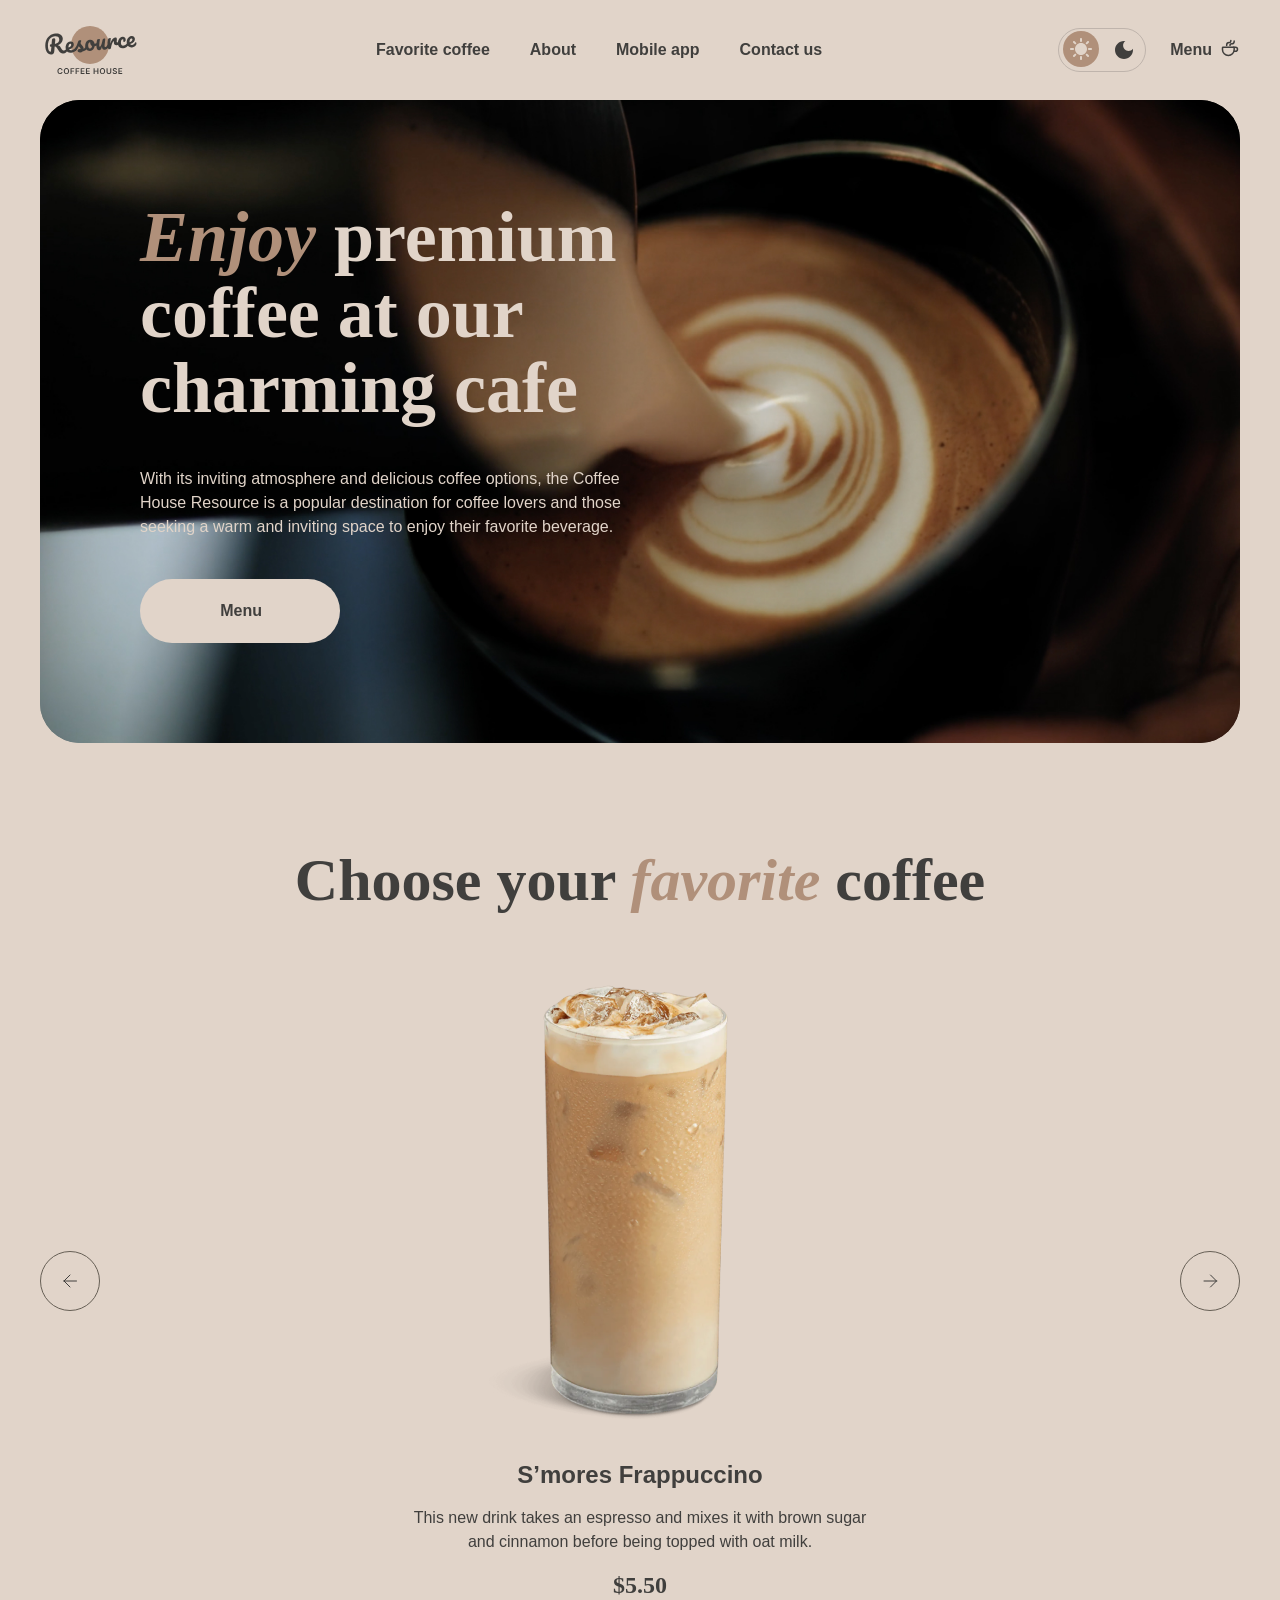
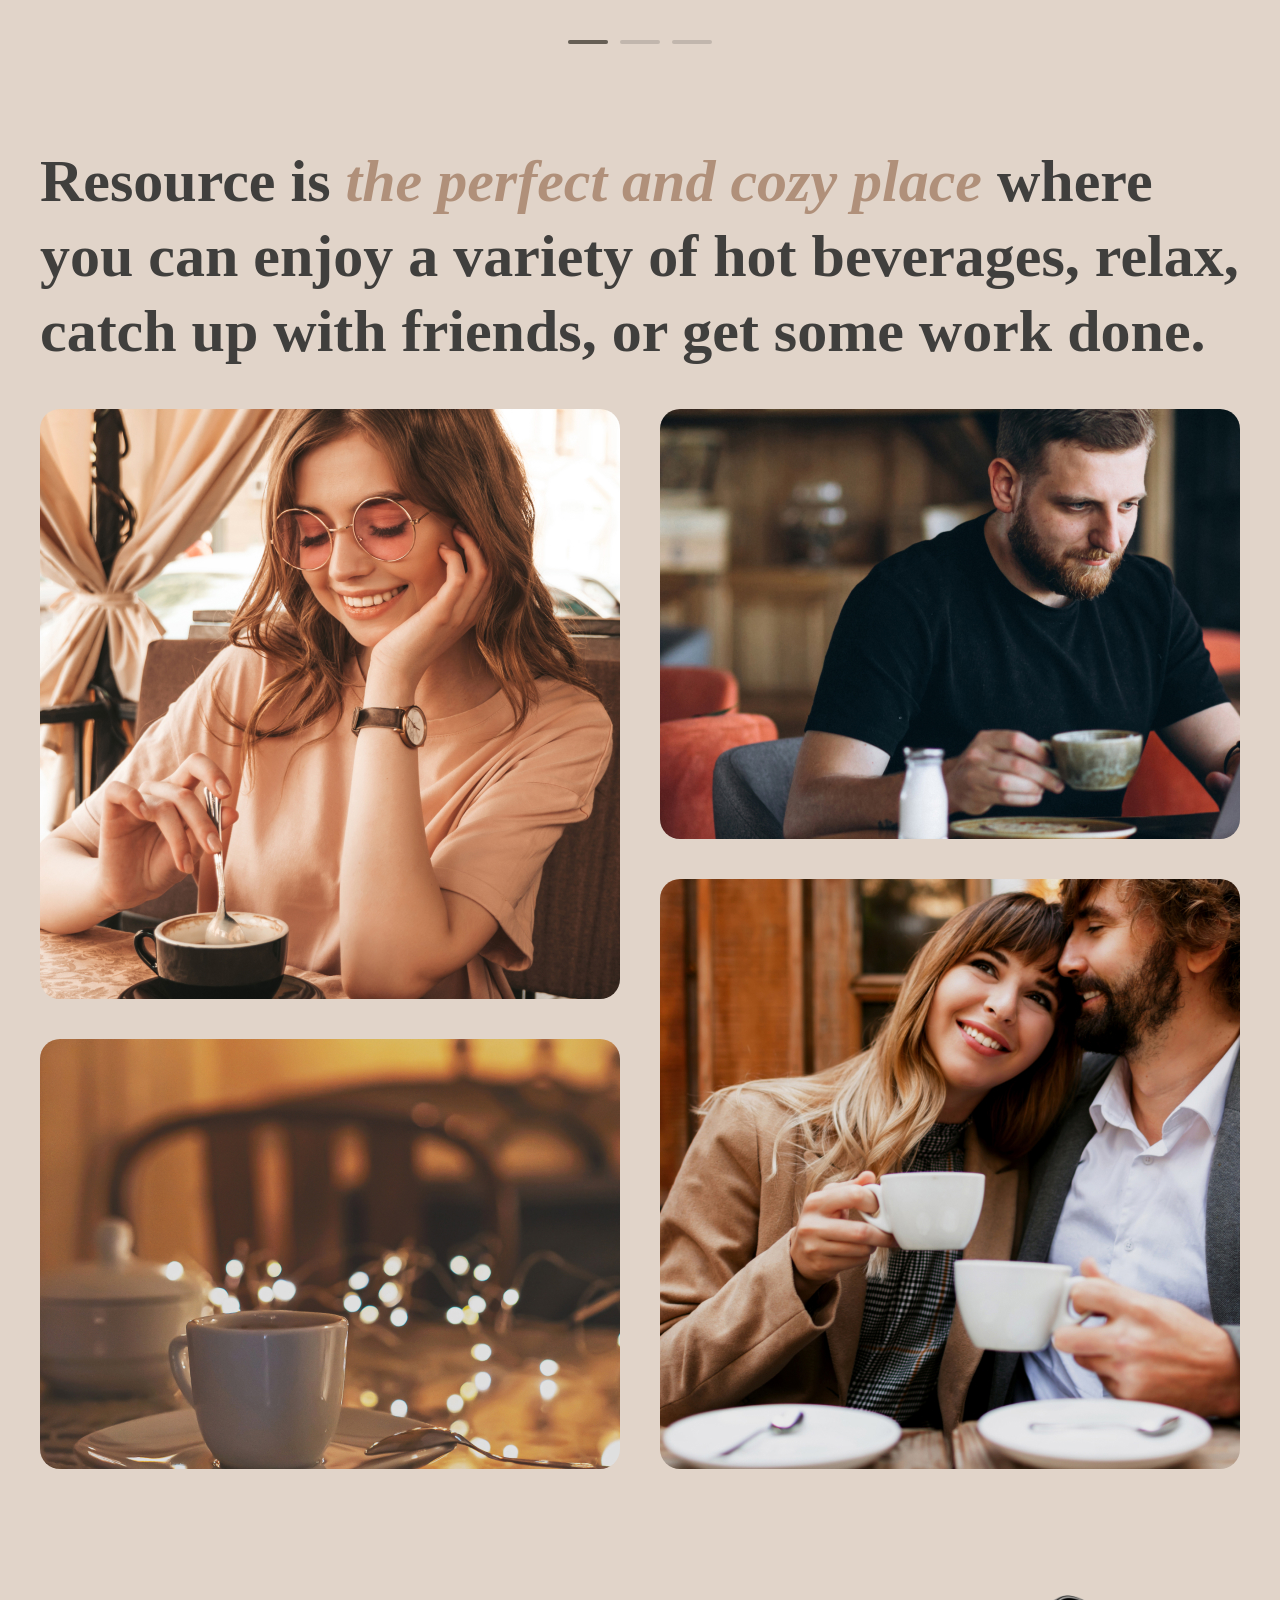
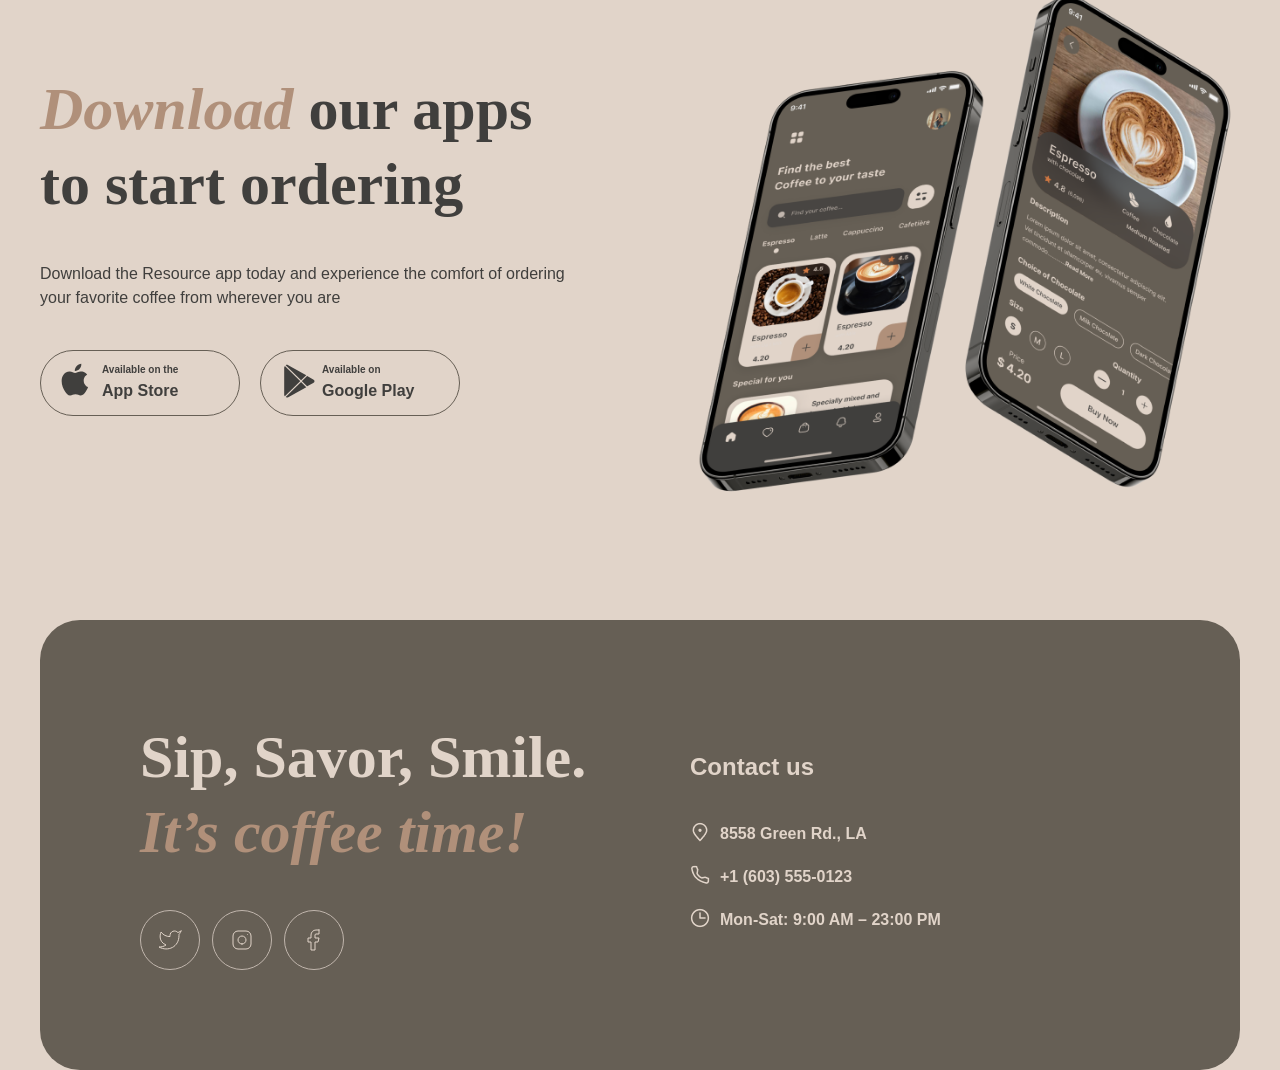
==== commit 95b5958c: "feat:add switch theme" ====
--- a/html/index.html
+++ b/html/index.html
@@ -52,7 +52,10 @@
             </ul>
           </nav>
           <div class="header__actions">
-            <div class="header__theme-switch theme-switch-header">
+            <div
+              id="theme-toggle"
+              class="header__theme-switch theme-switch-header"
+            >
               <div class="theme-switch-header__light">
                 <svg
                   width="36"
@@ -88,6 +91,7 @@
               >Menu
 
               <img
+                id="header__button"
                 src="./../assets/images/icons/coffee-cup.svg"
                 alt="coffee cup icon"
               />
@@ -125,6 +129,7 @@
               <a class="enjoy__button" href="menu.html"
                 ><span>Menu</span>
                 <img
+                  id="enjoy__button"
                   src="./../assets/images/icons/coffee-cup.svg"
                   alt="coffee cup icon"
               /></a>
@@ -537,4 +542,5 @@
       </div>
     </div>
   </body>
+  <script src="../js/script.js" type="module"></script>
 </html>
--- a/styles/css/style.css
+++ b/styles/css/style.css
@@ -5,8 +5,19 @@
   --background-body: #e1d4c9;
   --background-container: #665f55;
   --background-backdrop: rgba(64, 63, 61, 0.8);
-  --border-light: #c1b6ad;
-  --border-dark: #665f55;
+  --dark-border-primary: #c1b6ad;
+  --dark-border-inverse: #665f55;
+}
+
+html.dark {
+  --text-accent: #b0907a;
+  --text-light: #e1d4c9;
+  --text-dark: #e1d4c9;
+  --background-body: #292826;
+  --background-container: #403f3d;
+  --background-backdrop: rgba(41, 40, 38, 0.8);
+  --dark-border-primary: #665f55;
+  --dark-border-inverse: #c1b6ad;
 }
 
 html,
@@ -138,7 +149,7 @@
       -ms-flex-align: center;
           align-items: center;
   border-radius: 100px;
-  border: 1px solid var(--border-dark);
+  border: 1px solid var(--dark-border-inverse);
   background-color: transparent;
   cursor: pointer;
 }
@@ -599,6 +610,7 @@
 }
 .favorites-coffee__title {
   padding-bottom: 40px;
+  color: var(--text-dark);
 }
 .slider {
   display: -webkit-box;
@@ -732,7 +744,7 @@
       -ms-flex-align: center;
           align-items: center;
   border-radius: 100px;
-  border: 1px solid var(--border-dark);
+  border: 1px solid var(--dark-border-inverse);
   background-color: transparent;
   -webkit-transition: all 0.5s;
   transition: all 0.5s;
@@ -760,7 +772,7 @@
   height: 4px;
   width: 40px;
   border-radius: 100px;
-  background: var(--border-light);
+  background: var(--dark-border-primary);
 }
 .slider__indicator span {
   display: block;
@@ -769,7 +781,7 @@
 .slider__indicator_active span {
   width: 100%;
   border-radius: 100px;
-  background: var(--border-dark);
+  background: var(--dark-border-inverse);
 }
 
 @media (hover: hover) {
@@ -803,6 +815,7 @@
 }
 .about__title {
   margin-bottom: 40px;
+  color: var(--text-dark);
 }
 .about__galleray {
   max-width: 1360px;
@@ -891,6 +904,9 @@
   -webkit-box-align: center;
       -ms-flex-align: center;
           align-items: center;
+}
+.mobile-app__title {
+  color: var(--text-dark);
 }
 .mobile-app__content {
   -webkit-box-flex: 0;
@@ -938,7 +954,7 @@
   width: 200px;
   padding: 12px 20px;
   border-radius: 100px;
-  border: 1px solid var(--border-dark);
+  border: 1px solid var(--dark-border-inverse);
   background-color: transparent;
   -webkit-transition: all 0.5s;
   transition: all 0.5s;
@@ -1146,7 +1162,7 @@
       -ms-flex-align: center;
           align-items: center;
   border-radius: 100px;
-  border: 1px solid var(--border-light);
+  border: 1px solid var(--dark-border-primary);
   cursor: pointer;
   background-color: transparent;
   -webkit-transition: all 0.5s;
@@ -1200,6 +1216,430 @@
     gap: 40px;
   }
 }
+.block {
+  margin-bottom: 100px;
+}
+.block__tab-container {
+  display: -webkit-box;
+  display: -ms-flexbox;
+  display: flex;
+  -webkit-box-pack: center;
+      -ms-flex-pack: center;
+          justify-content: center;
+  gap: 16px;
+  max-width: 100%;
+  text-align: center;
+  margin-bottom: 40px;
+}
+.block__tab {
+  display: -webkit-box;
+  display: -ms-flexbox;
+  display: flex;
+  padding: 8px 16px 8px 8px;
+  -webkit-box-pack: center;
+      -ms-flex-pack: center;
+          justify-content: center;
+  -webkit-box-align: center;
+      -ms-flex-align: center;
+          align-items: center;
+  gap: 8px;
+  border-radius: 100px;
+  border: 1px solid var(--dark-border-primary);
+  background-color: transparent;
+  color: var(--text-dark);
+  font-size: 1.6rem;
+  font-style: normal;
+  font-weight: 600;
+  line-height: 150%; /* 24px */
+  -webkit-transition: all 0.7s;
+  transition: all 0.7s;
+  cursor: pointer;
+}
+.block__tab-active {
+  background-color: var(--background-container);
+  border: 1px solid var(--background-container);
+  color: var(--text-light);
+  -webkit-transition: all 0.7s;
+  transition: all 0.7s;
+  cursor: default;
+}
+.block__tab-active .block__image {
+  background: var(--background-body);
+}
+.block__image {
+  display: -webkit-box;
+  display: -ms-flexbox;
+  display: flex;
+  padding: 5px 5px;
+  -webkit-box-pack: center;
+      -ms-flex-pack: center;
+          justify-content: center;
+  -webkit-box-align: center;
+      -ms-flex-align: center;
+          align-items: center;
+  border-radius: 100px;
+  border: 1px solid var(--dark-border-primary);
+  background: var(--dark-border-primary);
+}
+.block__showcase {
+  display: none;
+  -webkit-box-pack: center;
+      -ms-flex-pack: center;
+          justify-content: center;
+  -webkit-box-align: stretch;
+      -ms-flex-align: stretch;
+          align-items: stretch;
+  -ms-flex-wrap: wrap;
+      flex-wrap: wrap;
+  gap: 40px;
+  -webkit-box-align: start;
+      -ms-flex-align: start;
+          align-items: start;
+}
+.block__showcase.block__showcase-active {
+  display: -webkit-box;
+  display: -ms-flexbox;
+  display: flex;
+}
+.block__item.remove {
+  display: none;
+}
+.block__refresh {
+  display: none;
+  width: 60px;
+  height: 60px;
+  margin: 0 auto 100px;
+  border-radius: 100px;
+  border: 1px solid var(--dark-border-inverse, #665f55);
+  background-color: transparent;
+  background-image: url("../../assets/images/icons/refresh.png");
+  background-size: 24px 24px;
+  background-position: center center;
+  background-repeat: no-repeat;
+}
+.block__refresh.active {
+  display: block;
+}
+
+.item {
+  display: -webkit-box;
+  display: -ms-flexbox;
+  display: flex;
+  -webkit-box-orient: vertical;
+  -webkit-box-direction: normal;
+      -ms-flex-direction: column;
+          flex-direction: column;
+  height: 506px;
+  max-width: 310px;
+  border-radius: 40px;
+  border: 1px solid var(--dark-border-primary, #c1b6ad);
+  cursor: pointer;
+}
+.item__image {
+  display: -webkit-box;
+  display: -ms-flexbox;
+  display: flex;
+  -webkit-box-pack: center;
+      -ms-flex-pack: center;
+          justify-content: center;
+  -webkit-box-align: center;
+      -ms-flex-align: center;
+          align-items: center;
+  width: 310px;
+  height: 310px;
+  border-radius: 40px;
+  overflow: hidden;
+}
+.item__image img {
+  display: block;
+  -webkit-transition: all 0.7s;
+  transition: all 0.7s;
+}
+.item__content {
+  -webkit-box-flex: 0;
+      -ms-flex: 0 1 196px;
+          flex: 0 1 196px;
+  padding: 20px;
+  display: -webkit-box;
+  display: -ms-flexbox;
+  display: flex;
+  -webkit-box-orient: vertical;
+  -webkit-box-direction: normal;
+      -ms-flex-direction: column;
+          flex-direction: column;
+  -webkit-box-pack: justify;
+      -ms-flex-pack: justify;
+          justify-content: space-between;
+  -webkit-box-align: start;
+      -ms-flex-align: start;
+          align-items: start;
+  gap: 12px;
+}
+.item__title {
+  color: var(--text-dark);
+  font-size: 2.4rem;
+  font-style: normal;
+  font-weight: 600;
+  line-height: 125%; /* 30px */
+}
+.item__description {
+  color: var(--text-dark);
+  -webkit-box-flex: 1;
+      -ms-flex: 1 1 auto;
+          flex: 1 1 auto;
+  font-size: 1.6rem;
+  font-style: normal;
+  font-weight: 400;
+  line-height: 150%; /* 24px */
+}
+.item__price {
+  color: var(--text-dark, #403f3d);
+  font-size: 2.4rem;
+  font-style: normal;
+  font-weight: 600;
+  line-height: 125%; /* 30px */
+}
+
+@media (hover: hover) {
+  .item:hover img {
+    -webkit-transform: scale(0.9);
+        -ms-transform: scale(0.9);
+            transform: scale(0.9);
+    -webkit-transition: all 0.7s;
+    transition: all 0.7s;
+  }
+  .block__tab:hover .block__image {
+    background: var(--background-body);
+  }
+  .block__tab:hover {
+    border: 1px solid var(--background-container);
+    background-color: var(--background-container);
+    color: var(--text-light);
+    -webkit-transition: all 0.7s;
+    transition: all 0.7s;
+  }
+}
+@media (max-width: 768.99px) {
+  .block {
+    margin-bottom: 40px;
+  }
+  .block__showcase {
+    padding-left: 14px;
+    padding-right: 14px;
+  }
+}
+@media (max-width: 715.99px) {
+  .block__showcase {
+    padding-left: 18px;
+    padding-right: 18px;
+  }
+  .block__tab-container {
+    gap: 8px;
+  }
+}
+.menu__title {
+  max-width: 800px;
+  text-align: center;
+  margin: 0 auto;
+  margin-bottom: 40px;
+}
+.menu__tab-container {
+  width: 370px;
+  margin: 0 auto;
+  margin-bottom: 40px;
+}
+
+.overlay.modal-open {
+  display: -webkit-box;
+  display: -ms-flexbox;
+  display: flex;
+  -webkit-box-pack: center;
+      -ms-flex-pack: center;
+          justify-content: center;
+  -webkit-box-align: center;
+      -ms-flex-align: center;
+          align-items: center;
+  position: fixed;
+  z-index: 14;
+  top: 0;
+  left: 0;
+  width: 100vw;
+  height: 100vh;
+  background: var(--background-backdrop);
+  overflow: auto;
+}
+
+.modal {
+  display: none;
+  gap: 20px;
+  border-radius: 40px;
+  background: var(--background-body);
+  max-width: 800px;
+  padding: 16px;
+  -webkit-box-pack: center;
+      -ms-flex-pack: center;
+          justify-content: center;
+  -webkit-box-align: start;
+      -ms-flex-align: start;
+          align-items: flex-start;
+}
+.modal__image {
+  -webkit-box-flex: 0;
+      -ms-flex: 0 0 310px;
+          flex: 0 0 310px;
+  display: -webkit-box;
+  display: -ms-flexbox;
+  display: flex;
+  -webkit-box-pack: center;
+      -ms-flex-pack: center;
+          justify-content: center;
+  -webkit-box-align: center;
+      -ms-flex-align: center;
+          align-items: center;
+  width: 310px;
+  height: 310px;
+  border-radius: 40px;
+  overflow: hidden;
+}
+.modal__content {
+  color: var(--text-dark);
+  font-family: Inter;
+}
+.modal__title {
+  font-family: Inter;
+  font-size: 24px;
+  font-weight: 600;
+  line-height: 125%; /* 30px */
+  margin-bottom: 12px;
+}
+.modal__description {
+  font-family: Inter;
+  font-size: 16px;
+  font-weight: 400;
+  line-height: 150%; /* 24px */
+  margin-bottom: 20px;
+}
+.modal__subtitle {
+  font-size: 16px;
+  font-weight: 400;
+  line-height: 150%; /* 24px */
+  margin-bottom: 7px;
+}
+.modal__button-container {
+  display: -webkit-box;
+  display: -ms-flexbox;
+  display: flex;
+  gap: 8px 8px;
+  margin-bottom: 19px;
+}
+.modal__button {
+  font-size: 16px;
+  font-style: normal;
+  font-weight: 600;
+  line-height: 150%; /* 24px */
+  border-radius: 100px;
+  border: 1px solid var(--dark-border-primary);
+  padding: 8px 16px 8px 8px;
+  display: -webkit-box;
+  display: -ms-flexbox;
+  display: flex;
+  -webkit-box-align: center;
+      -ms-flex-align: center;
+          align-items: center;
+  gap: 8px;
+}
+.modal__sign-button {
+  border-radius: 100px;
+  background: var(--dark-border-primary);
+  display: -webkit-box;
+  display: -ms-flexbox;
+  display: flex;
+  width: 30px;
+  height: 30px;
+  -webkit-box-pack: center;
+      -ms-flex-pack: center;
+          justify-content: center;
+  -webkit-box-align: center;
+      -ms-flex-align: center;
+          align-items: center;
+}
+.modal__button-selected {
+  color: var(--text-light);
+  background: var(--background-container);
+}
+.modal__button-selected .modal__sign-button {
+  color: var(--text-dark);
+  background: var(--background-body);
+}
+.modal__total {
+  display: -webkit-box;
+  display: -ms-flexbox;
+  display: flex;
+  -webkit-box-pack: justify;
+      -ms-flex-pack: justify;
+          justify-content: space-between;
+  font-size: 24px;
+  font-style: normal;
+  font-weight: 600;
+  line-height: 125%; /* 30px */
+  padding-bottom: 20px;
+  margin-bottom: 12px;
+  border-bottom: 1px solid var(--dark-border-primary);
+}
+.modal__information {
+  padding-left: 24px;
+  margin-bottom: 20px;
+  background-image: url("../../assets/images/icons/info-empty.png");
+  background-size: 16px 16px;
+  background-position: top left;
+  background-repeat: no-repeat;
+  margin-bottom: 31px;
+  font-size: 10px;
+  font-weight: 600;
+  line-height: 140%; /* 14px */
+}
+.modal__button-close {
+  width: 100%;
+  display: -webkit-box;
+  display: -ms-flexbox;
+  display: flex;
+  -webkit-box-pack: center;
+      -ms-flex-pack: center;
+          justify-content: center;
+  -webkit-box-align: center;
+      -ms-flex-align: center;
+          align-items: center;
+  border-radius: 100px;
+  border: 1px solid var(--dark-border-inverse);
+  height: 44px;
+  font-size: 16px;
+  font-weight: 600;
+  line-height: 150%; /* 24px */
+}
+
+.modal.modal-open {
+  display: -webkit-box;
+  display: -ms-flexbox;
+  display: flex;
+}
+
+@media (max-width: 768.99px) {
+  .modal {
+    width: 688px;
+  }
+  .modal__button-container {
+    -ms-flex-wrap: wrap;
+        flex-wrap: wrap;
+  }
+}
+@media (max-width: 715.99px) {
+  .modal {
+    width: 342px;
+  }
+  .modal__image {
+    display: none;
+  }
+}
 @media (max-width: 715.99px) {
   .container {
     padding: 0px 16px 40px 16px;
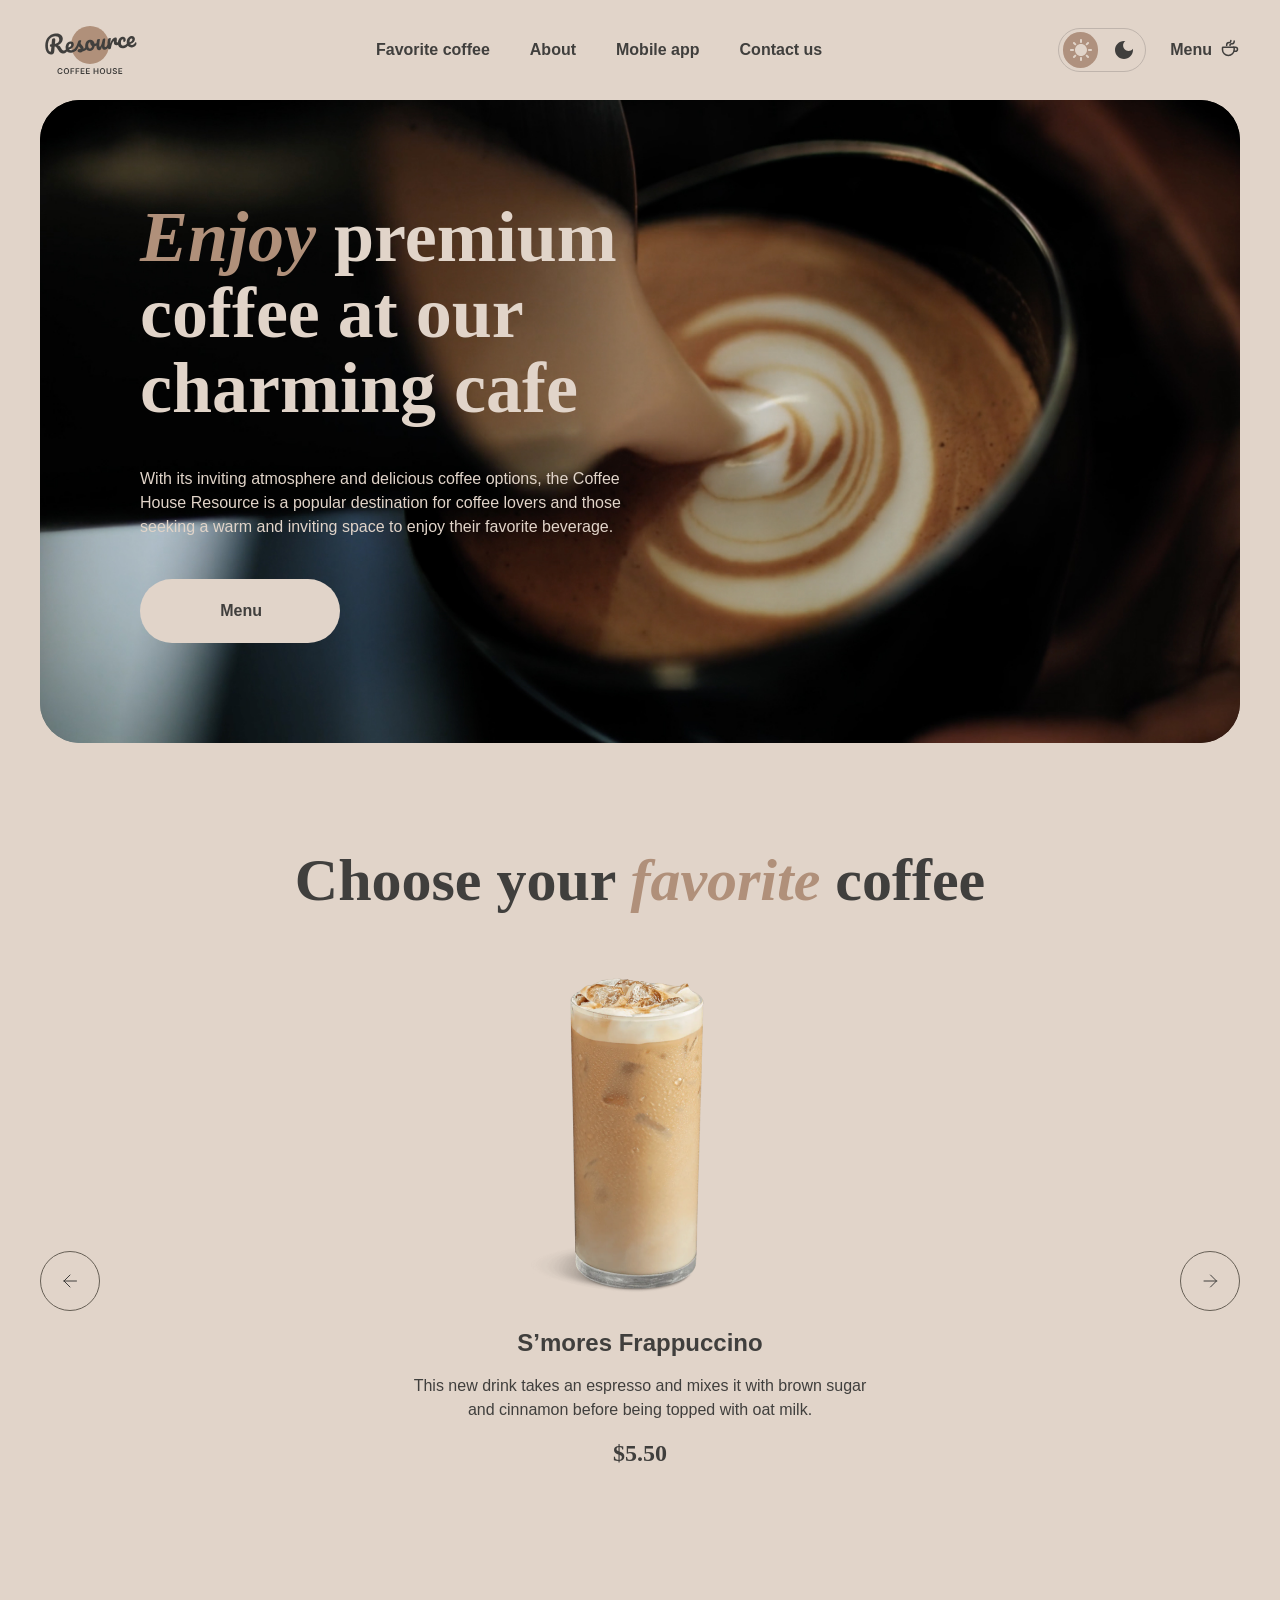
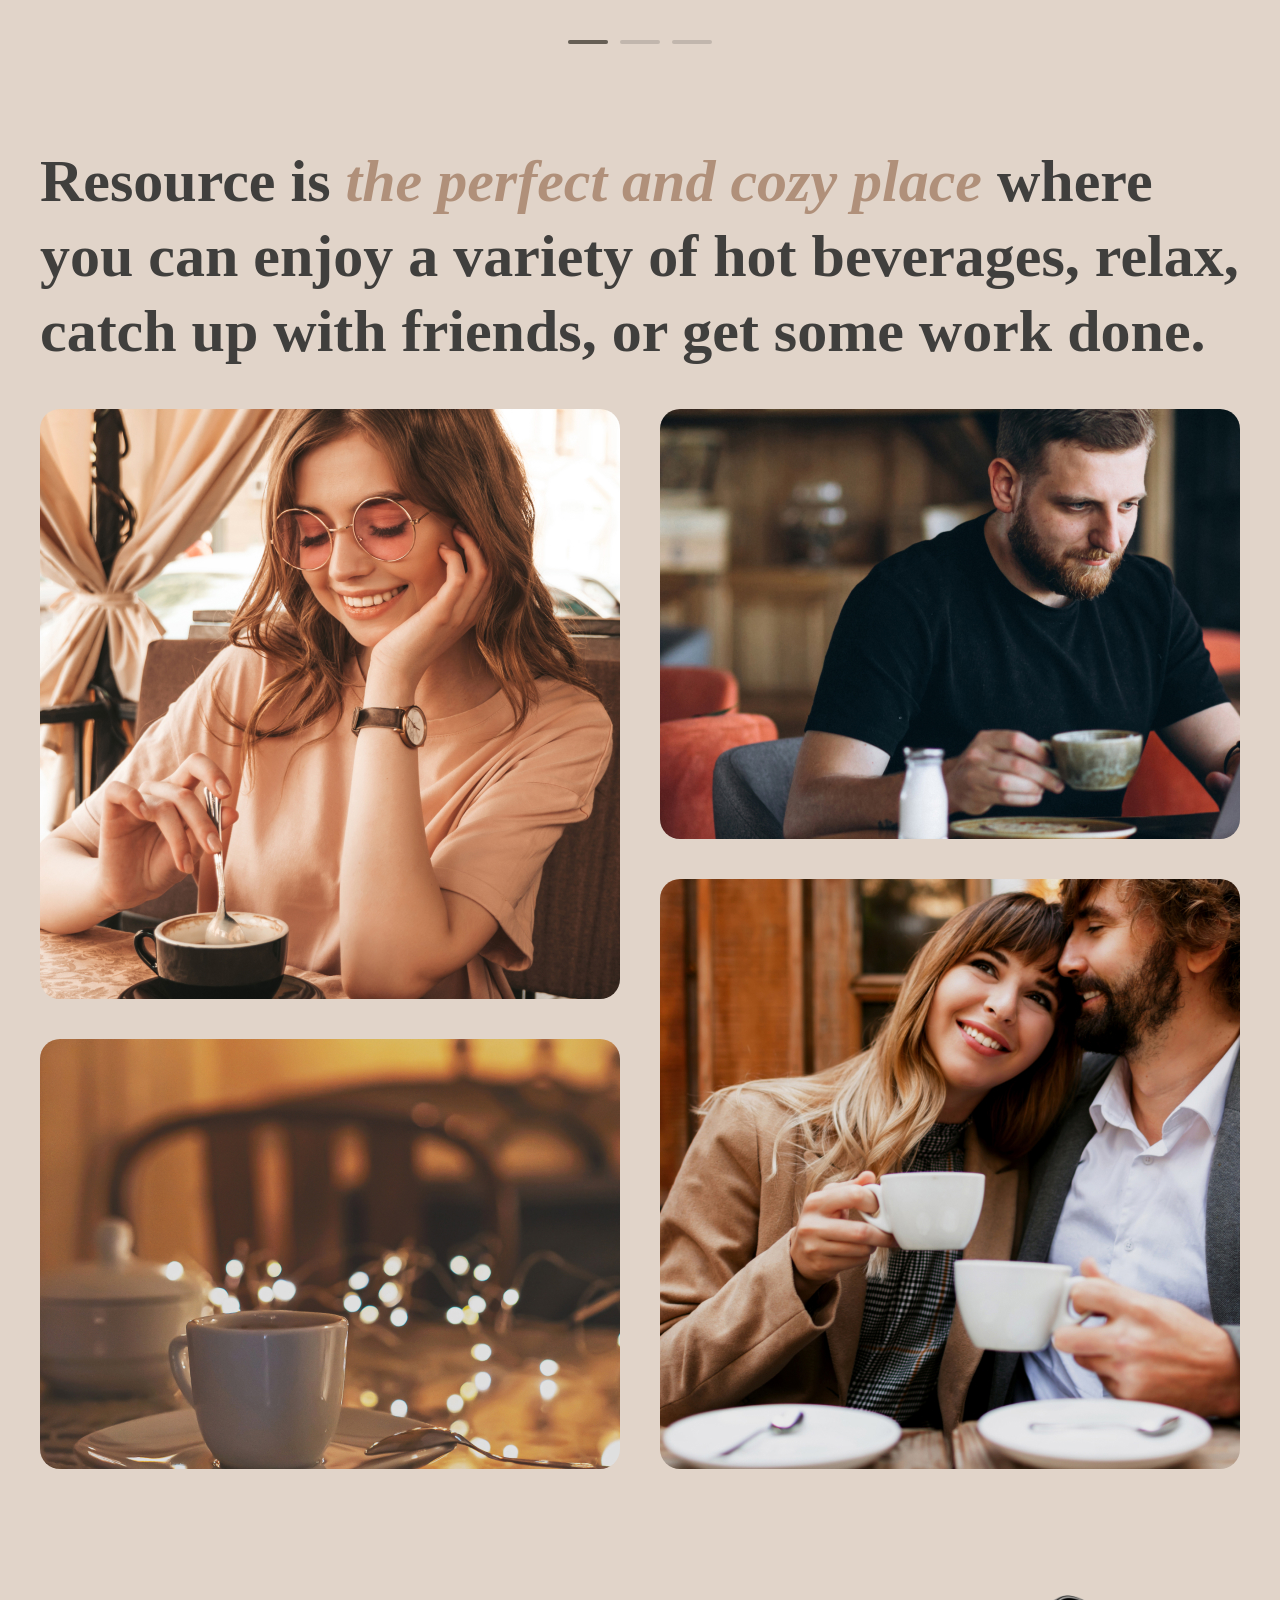
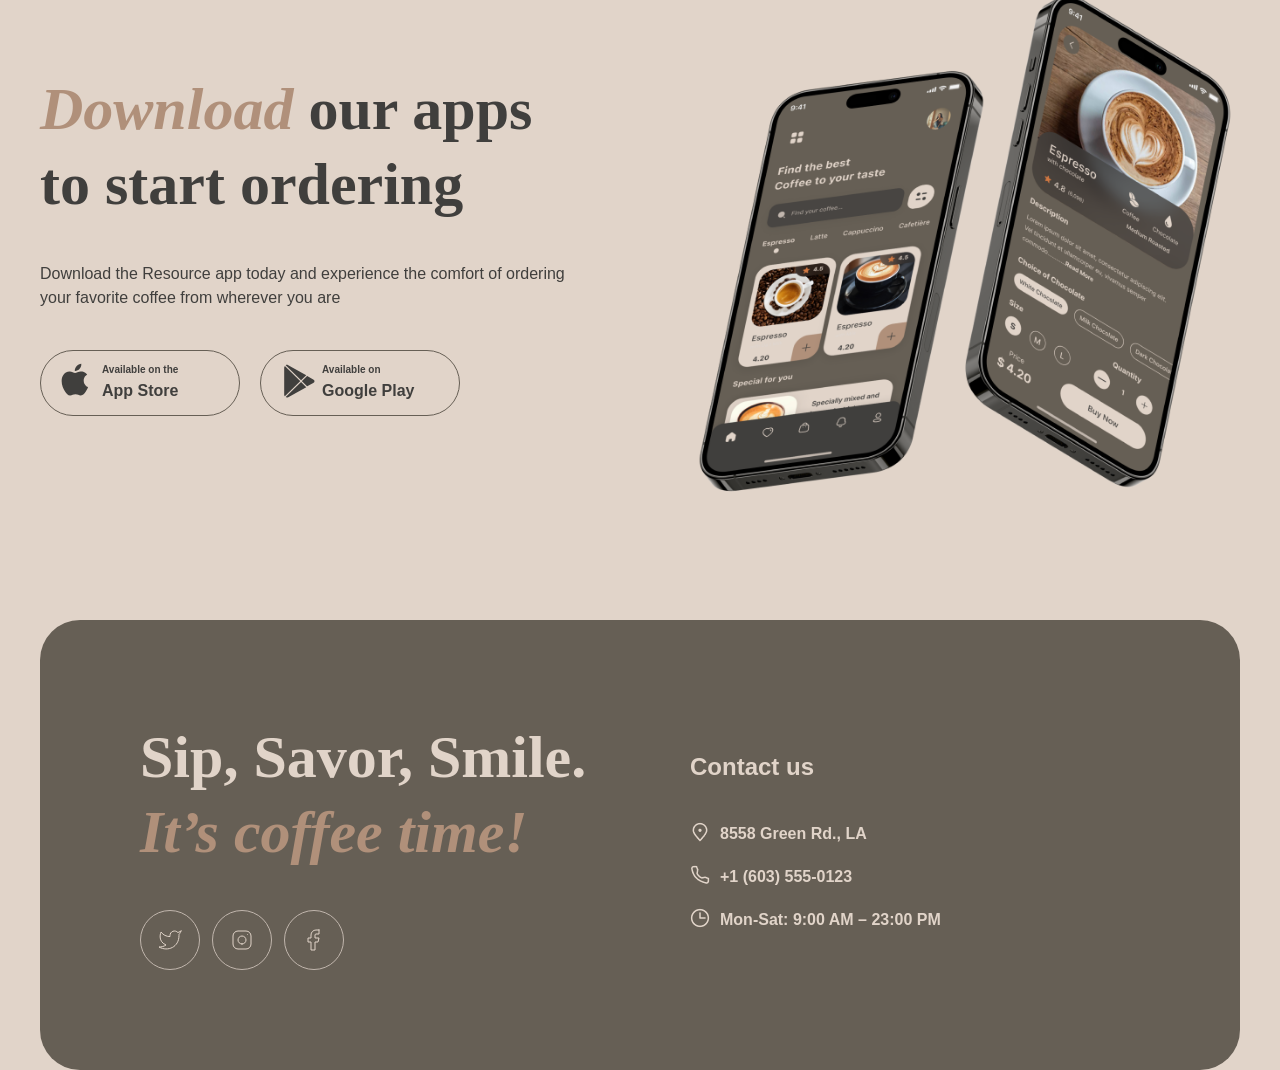
==== commit 63e1791b: "feat:add dark style for slider control" ====
--- a/html/index.html
+++ b/html/index.html
@@ -58,15 +58,14 @@
             >
               <div class="theme-switch-header__light">
                 <svg
-                  width="36"
-                  height="36"
-                  viewBox="0 0 36 36"
+                  width="22"
+                  height="22"
+                  viewBox="0 0 22 22"
                   fill="none"
                   xmlns="http://www.w3.org/2000/svg"
                 >
-                  <rect width="36" height="36" rx="18" fill="#B0907A" />
                   <path
-                    d="M17 10V8C17 7.45 17.45 7 18 7C18.55 7 19 7.45 19 8V10C19 10.55 18.55 11 18 11C17.45 11 17 10.55 17 10ZM24.36 13.05L25.77 11.63C26.16 11.24 26.16 10.61 25.77 10.22C25.38 9.83 24.75 9.83 24.36 10.22L22.95 11.64C22.56 12.03 22.56 12.66 22.95 13.05C23.34 13.44 23.97 13.44 24.36 13.05ZM28 17H26C25.45 17 25 17.45 25 18C25 18.55 25.45 19 26 19H28C28.55 19 29 18.55 29 18C29 17.45 28.55 17 28 17ZM18 25C17.45 25 17 25.45 17 26V28C17 28.55 17.45 29 18 29C18.55 29 19 28.55 19 28V26C19 25.45 18.55 25 18 25ZM11.64 13.05L10.22 11.64C9.83 11.25 9.83 10.61 10.22 10.23C10.61 9.85 11.25 9.84 11.63 10.23L13.04 11.64C13.43 12.03 13.43 12.67 13.04 13.05C12.65 13.43 12.02 13.44 11.64 13.05ZM22.95 22.95C22.56 23.34 22.56 23.98 22.95 24.36L24.36 25.77C24.75 26.16 25.39 26.16 25.77 25.77C26.16 25.38 26.16 24.74 25.77 24.36L24.36 22.95C23.98 22.56 23.34 22.56 22.95 22.95ZM8 19H10C10.55 19 11 18.55 11 18C11 17.45 10.55 17 10 17H8C7.45 17 7 17.45 7 18C7 18.55 7.45 19 8 19ZM11.64 25.78L13.05 24.37C13.44 23.98 13.44 23.34 13.05 22.96C12.66 22.58 12.02 22.57 11.64 22.96L10.23 24.37C9.84 24.76 9.84 25.4 10.23 25.78C10.61 26.17 11.25 26.17 11.64 25.78ZM18 12C14.69 12 12 14.69 12 18C12 21.31 14.69 24 18 24C21.31 24 24 21.31 24 18C24 14.69 21.31 12 18 12Z"
+                    d="M10 3V1C10 0.45 10.45 0 11 0C11.55 0 12 0.45 12 1V3C12 3.55 11.55 4 11 4C10.45 4 10 3.55 10 3ZM17.36 6.05L18.77 4.63C19.16 4.24 19.16 3.61 18.77 3.22C18.38 2.83 17.75 2.83 17.36 3.22L15.95 4.64C15.56 5.03 15.56 5.66 15.95 6.05C16.34 6.44 16.97 6.44 17.36 6.05ZM21 10H19C18.45 10 18 10.45 18 11C18 11.55 18.45 12 19 12H21C21.55 12 22 11.55 22 11C22 10.45 21.55 10 21 10ZM11 18C10.45 18 10 18.45 10 19V21C10 21.55 10.45 22 11 22C11.55 22 12 21.55 12 21V19C12 18.45 11.55 18 11 18ZM4.64 6.05L3.22 4.64C2.83 4.25 2.83 3.61 3.22 3.23C3.61 2.85 4.25 2.84 4.63 3.23L6.04 4.64C6.43 5.03 6.43 5.67 6.04 6.05C5.65 6.43 5.02 6.44 4.64 6.05ZM15.95 15.95C15.56 16.34 15.56 16.98 15.95 17.36L17.36 18.77C17.75 19.16 18.39 19.16 18.77 18.77C19.16 18.38 19.16 17.74 18.77 17.36L17.36 15.95C16.98 15.56 16.34 15.56 15.95 15.95ZM1 12H3C3.55 12 4 11.55 4 11C4 10.45 3.55 10 3 10H1C0.45 10 0 10.45 0 11C0 11.55 0.45 12 1 12ZM4.64 18.78L6.05 17.37C6.44 16.98 6.44 16.34 6.05 15.96C5.66 15.58 5.02 15.57 4.64 15.96L3.23 17.37C2.84 17.76 2.84 18.4 3.23 18.78C3.61 19.17 4.25 19.17 4.64 18.78ZM11 5C7.69 5 5 7.69 5 11C5 14.31 7.69 17 11 17C14.31 17 17 14.31 17 11C17 7.69 14.31 5 11 5Z"
                     fill="#E1D4C9"
                   />
                 </svg>
--- a/styles/css/style.css
+++ b/styles/css/style.css
@@ -266,6 +266,25 @@
 
 .theme-switch-header__light {
   border-radius: 100px;
+  display: -webkit-box;
+  display: -ms-flexbox;
+  display: flex;
+  -webkit-box-pack: center;
+      -ms-flex-pack: center;
+          justify-content: center;
+  -webkit-box-align: center;
+      -ms-flex-align: center;
+          align-items: center;
+  width: 36px;
+  height: 36px;
+  border-radius: 100px;
+  background-color: #af917e;
+  -webkit-transition: all 0.7s;
+  transition: all 0.7s;
+  border-radius: 100px;
+}
+.theme-switch-header__light path {
+  fill: "#E1D4C9";
 }
 .theme-switch-header__dark {
   display: -webkit-box;
@@ -286,6 +305,50 @@
 }
 .theme-switch-header__dark svg path {
   fill: #403f3d;
+  -webkit-transition: all 0.7s;
+  transition: all 0.7s;
+}
+
+html.dark .theme-switch-header__light {
+  display: -webkit-box;
+  display: -ms-flexbox;
+  display: flex;
+  -webkit-box-pack: center;
+      -ms-flex-pack: center;
+          justify-content: center;
+  -webkit-box-align: center;
+      -ms-flex-align: center;
+          align-items: center;
+  width: 36px;
+  height: 36px;
+  border-radius: 100px;
+  background-color: transparent;
+  -webkit-transition: all 0.7s;
+  transition: all 0.7s;
+  border-radius: 100px;
+}
+html.dark .theme-switch-header__light path {
+  fill: "#E1D4C9";
+}
+html.dark .theme-switch-header__dark {
+  display: -webkit-box;
+  display: -ms-flexbox;
+  display: flex;
+  -webkit-box-pack: center;
+      -ms-flex-pack: center;
+          justify-content: center;
+  -webkit-box-align: center;
+      -ms-flex-align: center;
+          align-items: center;
+  width: 36px;
+  height: 36px;
+  border-radius: 100px;
+  -webkit-transition: all 0.7s;
+  transition: all 0.7s;
+  background-color: #af907c;
+}
+html.dark .theme-switch-header__dark svg path {
+  fill: #e1d4c9;
   -webkit-transition: all 0.7s;
   transition: all 0.7s;
 }
@@ -381,6 +444,22 @@
     transition: all 0.7s;
   }
   .theme-switch-header:hover .theme-switch-header__dark svg path {
+    fill: #e1d4c9;
+    -webkit-transition: all 0.7s;
+    transition: all 0.7s;
+  }
+  html.dark .theme-switch-header:hover .theme-switch-header__light {
+    background-color: #413f3e;
+  }
+  html.dark .theme-switch-header:hover .theme-switch-header__light svg {
+    fill: #282828;
+  }
+  html.dark .theme-switch-header:hover .theme-switch-header__dark {
+    background-color: #af907c;
+    -webkit-transition: all 0.7s;
+    transition: all 0.7s;
+  }
+  html.dark .theme-switch-header:hover .theme-switch-header__dark svg path {
     fill: #e1d4c9;
     -webkit-transition: all 0.7s;
     transition: all 0.7s;
@@ -756,6 +835,12 @@
   -webkit-transition: all 0.5s;
   transition: all 0.5s;
 }
+html.dark .slider__control svg path {
+  stroke: #e1d3c8;
+  -webkit-transition: all 0.5s;
+  transition: all 0.5s;
+}
+
 .slider__indicators {
   display: -webkit-box;
   display: -ms-flexbox;
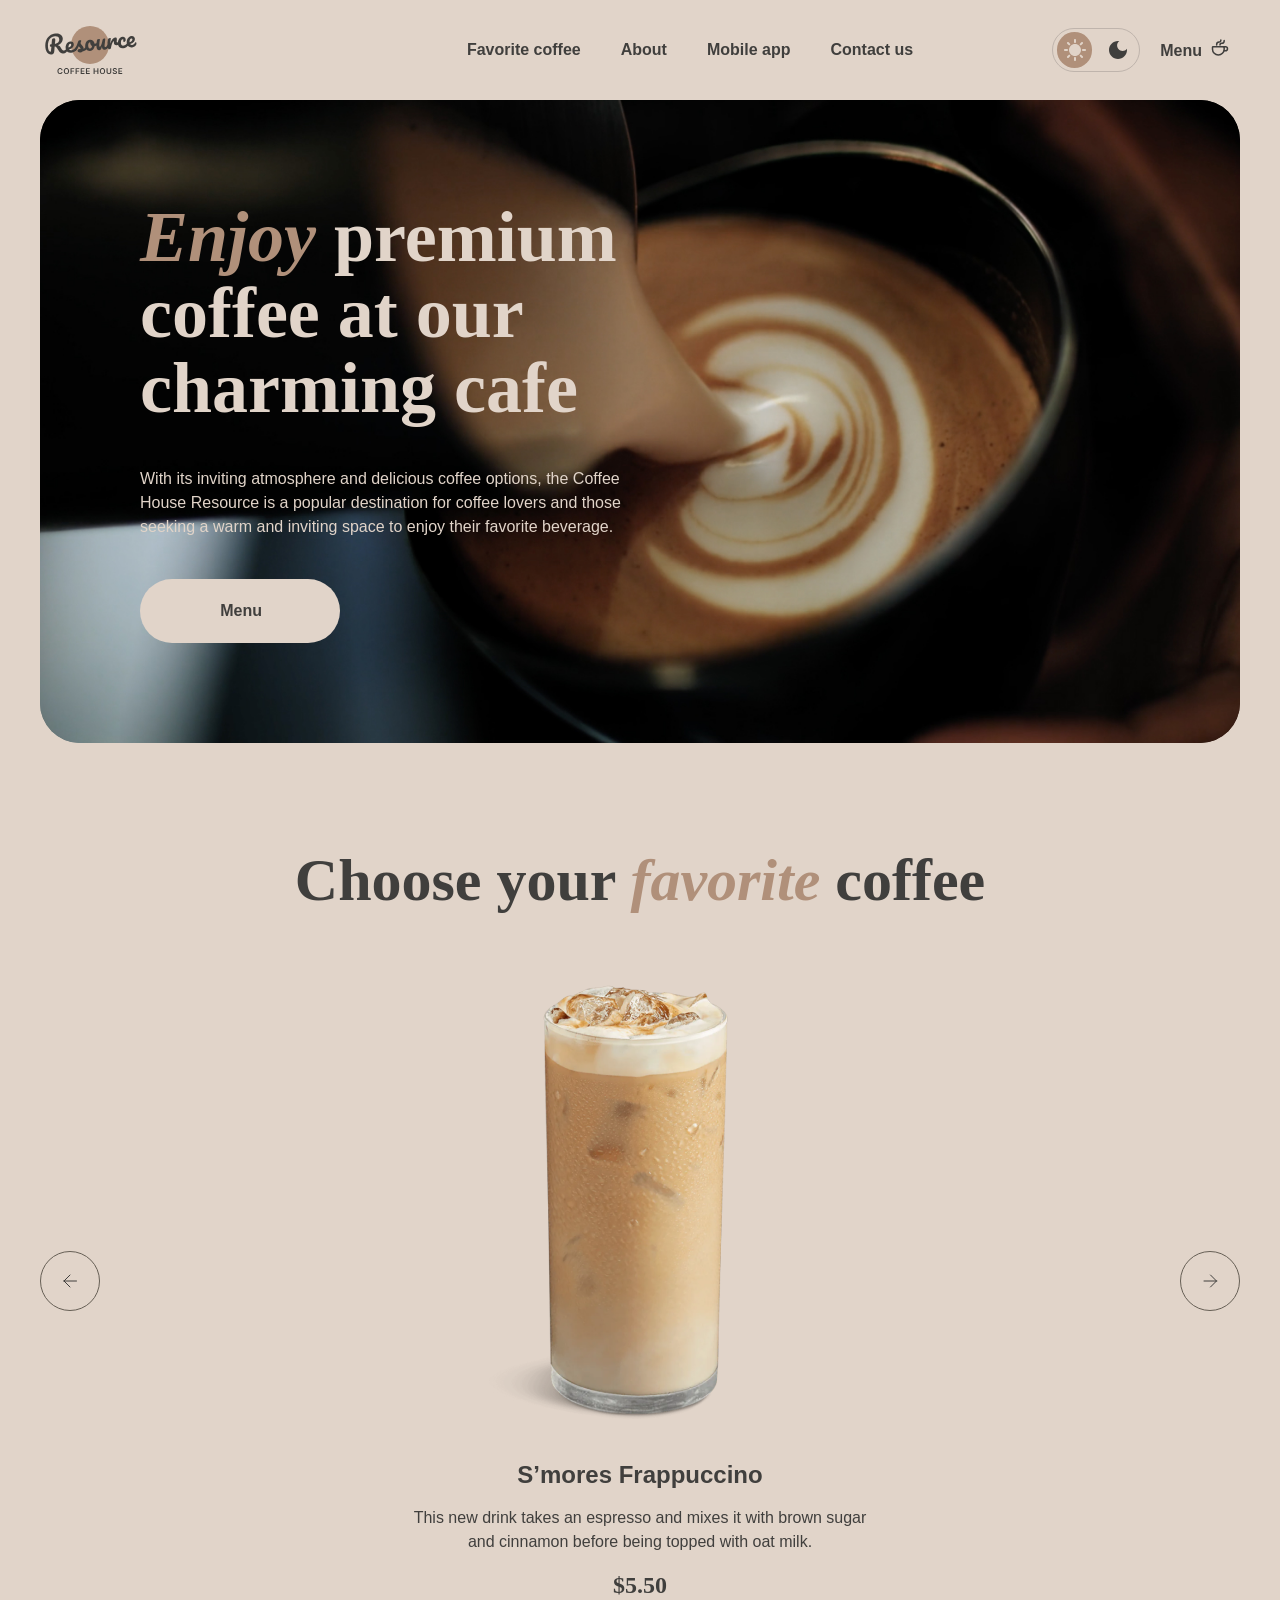
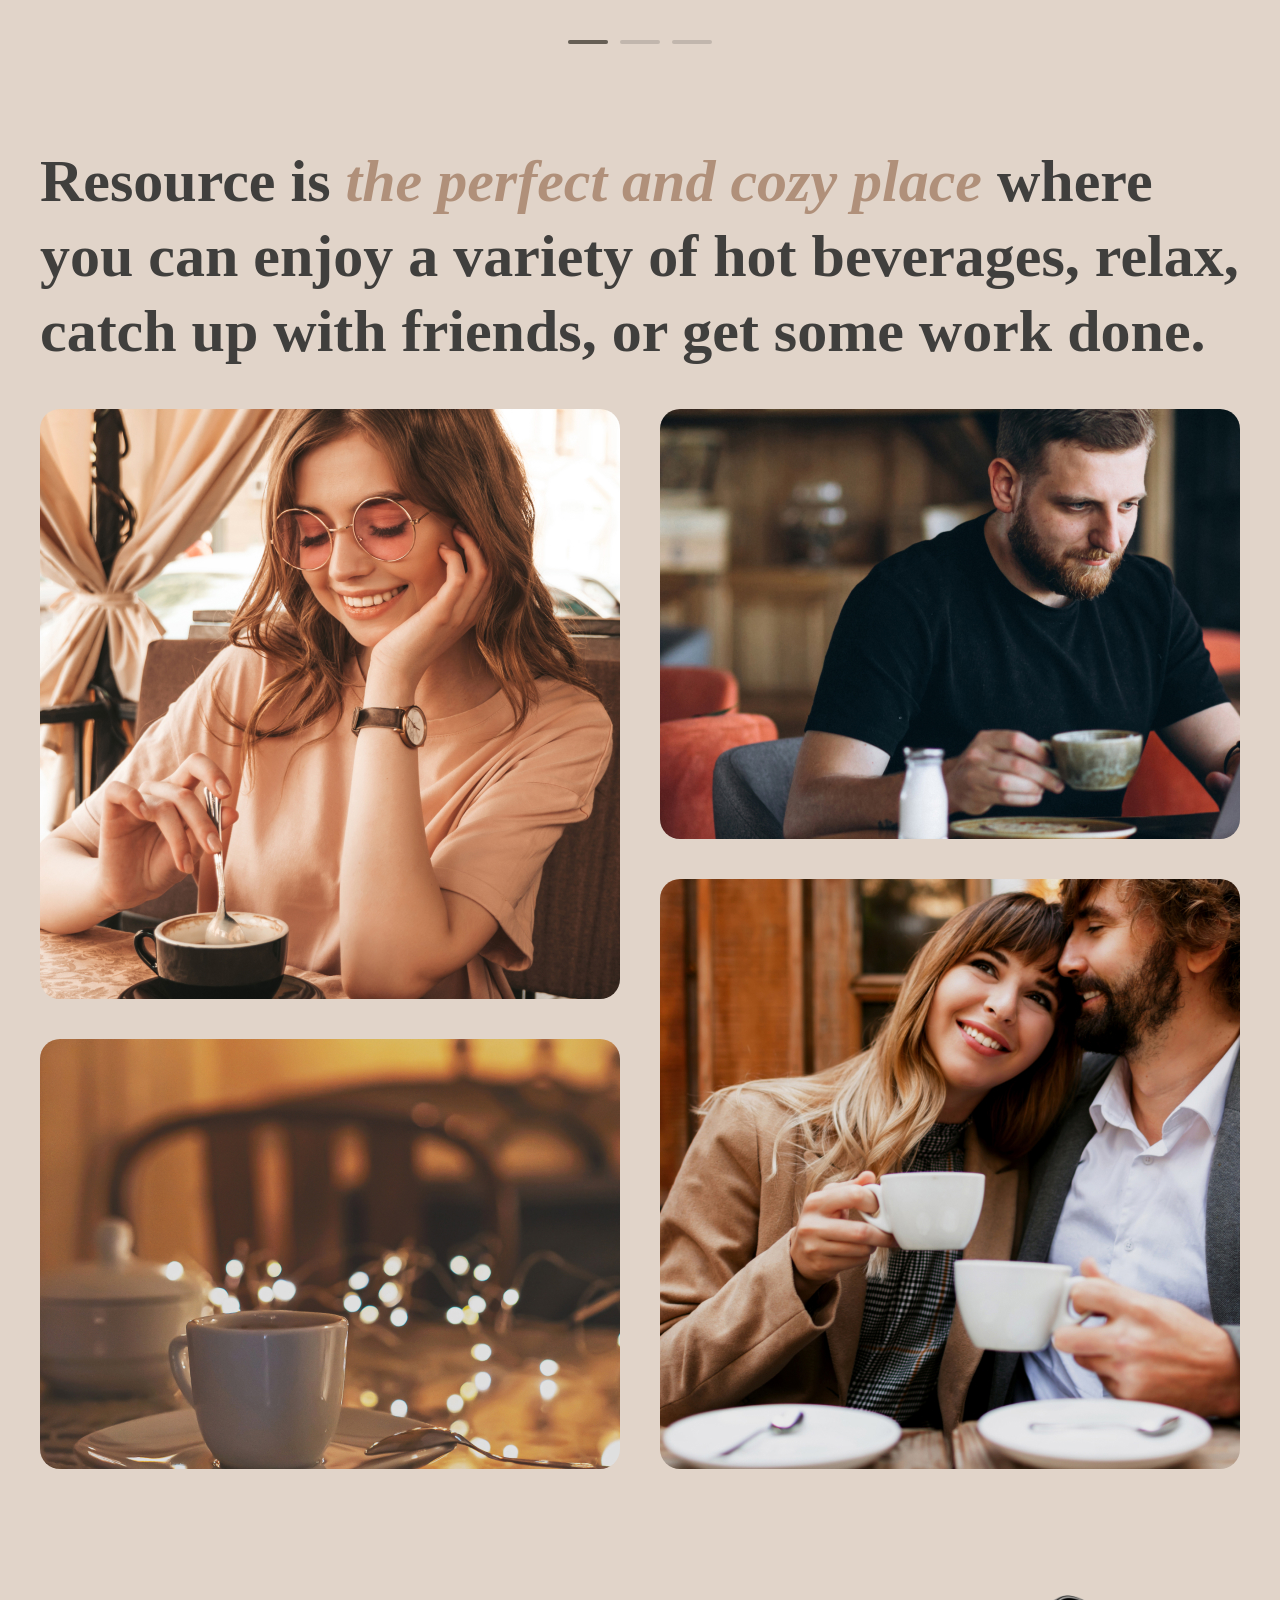
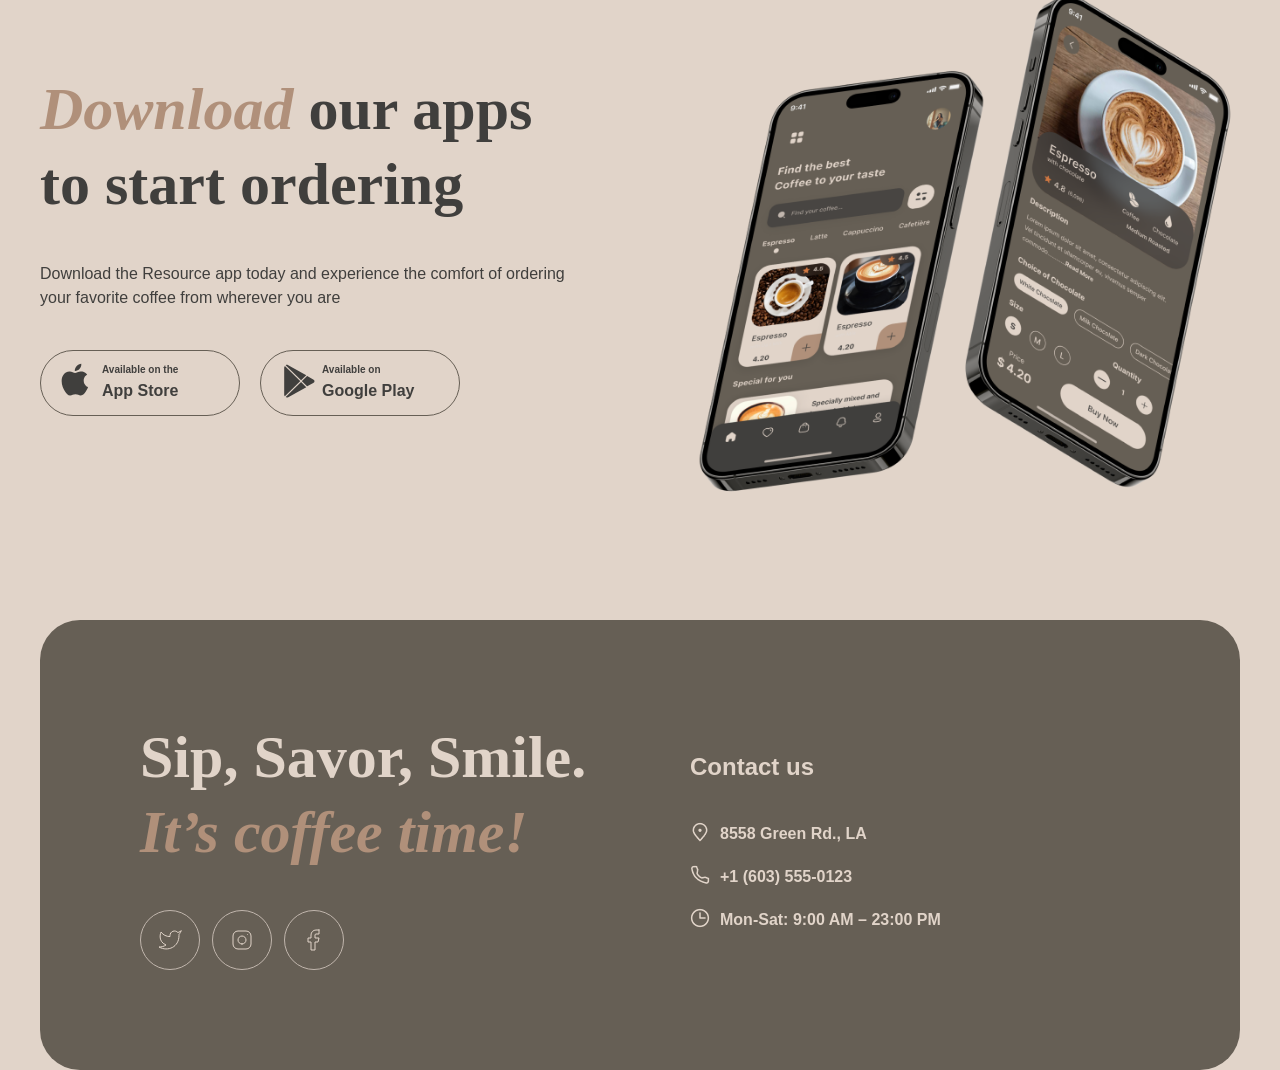
==== commit cd870383: "feat:add burger menu" ====
--- a/html/index.html
+++ b/html/index.html
@@ -15,10 +15,10 @@
       href="https://fonts.googleapis.com/css2?family=Inter:wght@400;600&display=swap"
       rel="stylesheet"
     />
-    <link
+    <!-- <link
       rel="stylesheet"
       href="node_modules/modern-normalize/modern-normalize.css"
-    />
+    /> -->
     <link rel="stylesheet" href="./../styles/css/style.css" />
     <title>Coffee house</title>
   </head>
@@ -46,8 +46,19 @@
               <li class="menu-header__item">
                 <a href="#mobile-app" class="menu-header__link">Mobile app</a>
               </li>
-              <li class="mmenu-header__item">
+              <li class="menu-header__item">
                 <a href="#footer" class="menu-header__link">Contact us</a>
+              </li>
+              <li class="menu-header__item">
+                <a class="header__button menu-header__link" href="menu.html"
+                  >Menu
+
+                  <img
+                    id="header__button"
+                    src="./../assets/images/icons/coffee-cup.svg"
+                    alt="coffee cup icon"
+                  />
+                </a>
               </li>
             </ul>
           </nav>
@@ -86,15 +97,7 @@
                 </svg>
               </div>
             </div>
-            <a class="header__button" href="menu.html"
-              >Menu
-
-              <img
-                id="header__button"
-                src="./../assets/images/icons/coffee-cup.svg"
-                alt="coffee cup icon"
-              />
-            </a>
+
             <button class="header__burger"><span></span> <span></span></button>
           </div>
         </div>
@@ -541,5 +544,6 @@
       </div>
     </div>
   </body>
-  <script src="../js/script.js" type="module"></script>
+  <script src="../js/common/script.js" type="module"></script>
+  <script src="../js/first-pages/script.js" type="module"></script>
 </html>
--- a/styles/css/style.css
+++ b/styles/css/style.css
@@ -123,6 +123,7 @@
   }
 }
 .header {
+  position: relative;
   width: 100%;
   min-height: 100px;
   display: -webkit-box;
@@ -159,7 +160,7 @@
   position: absolute;
   width: 16px;
   height: 1.5px;
-  background-color: #282828;
+  background-color: var(--dark-border-inverse);
   -webkit-transition: all 0.5s;
   transition: all 0.5s;
 }
@@ -198,6 +199,12 @@
   height: 52px;
 }
 .header__theme-switch {
+  position: absolute;
+  top: 50%;
+  -webkit-transform: translateY(-50%);
+      -ms-transform: translateY(-50%);
+          transform: translateY(-50%);
+  right: 100px;
   display: -webkit-box;
   display: -ms-flexbox;
   display: flex;
@@ -216,16 +223,15 @@
   cursor: pointer;
 }
 .header__button {
-  position: relative;
-  display: -webkit-box;
-  display: -ms-flexbox;
-  display: flex;
-  -webkit-box-pack: center;
-      -ms-flex-pack: center;
-          justify-content: center;
-  -webkit-box-align: start;
-      -ms-flex-align: start;
-          align-items: flex-start;
+  display: -webkit-box;
+  display: -ms-flexbox;
+  display: flex;
+  -webkit-box-pack: center;
+      -ms-flex-pack: center;
+          justify-content: center;
+  -webkit-box-align: center;
+      -ms-flex-align: center;
+          align-items: center;
   gap: 8px;
   color: var(--text-dark);
   font-size: 1.6em;
@@ -234,7 +240,8 @@
   line-height: 150%; /* 24px */
 }
 .header__button img {
-  display: block;
+  display: inline-block;
+  padding-bottom: 5px;
 }
 .header__button::before {
   position: absolute;
@@ -278,7 +285,7 @@
   width: 36px;
   height: 36px;
   border-radius: 100px;
-  background-color: #af917e;
+  background-color: var(--text-accent);
   -webkit-transition: all 0.7s;
   transition: all 0.7s;
   border-radius: 100px;
@@ -328,7 +335,7 @@
   border-radius: 100px;
 }
 html.dark .theme-switch-header__light path {
-  fill: "#E1D4C9";
+  fill: var(--text-light);
 }
 html.dark .theme-switch-header__dark {
   display: -webkit-box;
@@ -373,17 +380,26 @@
   display: -webkit-box;
   display: -ms-flexbox;
   display: flex;
-  -webkit-box-pack: center;
-      -ms-flex-pack: center;
-          justify-content: center;
-  -webkit-box-align: center;
-      -ms-flex-align: center;
-          align-items: center;
-  gap: 40px;
+  -ms-flex-wrap: wrap;
+      flex-wrap: wrap;
+  -webkit-box-pack: center;
+      -ms-flex-pack: center;
+          justify-content: center;
+  -webkit-box-align: center;
+      -ms-flex-align: center;
+          align-items: center;
+  gap: 10px 40px;
+}
+.menu-header__item:last-child {
+  position: absolute;
+  top: 50%;
+  -webkit-transform: translateY(-50%);
+      -ms-transform: translateY(-50%);
+          transform: translateY(-50%);
+  right: 10px;
 }
 .menu-header__link {
   position: relative;
-  display: block;
   color: var(--text-dark);
   font-size: 1.6em;
   font-style: normal;
@@ -451,9 +467,6 @@
   html.dark .theme-switch-header:hover .theme-switch-header__light {
     background-color: #413f3e;
   }
-  html.dark .theme-switch-header:hover .theme-switch-header__light svg {
-    fill: #282828;
-  }
   html.dark .theme-switch-header:hover .theme-switch-header__dark {
     background-color: #af907c;
     -webkit-transition: all 0.7s;
@@ -465,7 +478,23 @@
     transition: all 0.7s;
   }
 }
+@media (max-width: 1085px) {
+  .header {
+    gap: 100px;
+    -webkit-box-pack: start;
+        -ms-flex-pack: start;
+            justify-content: flex-start;
+  }
+  .menu-header {
+    width: 40%;
+  }
+}
 @media (max-width: 768.99px) {
+  .header {
+    -webkit-box-pack: justify;
+        -ms-flex-pack: justify;
+            justify-content: space-between;
+  }
   .menu-header,
   .header__button {
     display: none;
@@ -514,6 +543,9 @@
     font-weight: 600;
     line-height: 125%;
   }
+  .menu-header__item:last-child {
+    position: static;
+  }
   .header__burger {
     display: -webkit-box;
     display: -ms-flexbox;
@@ -623,10 +655,9 @@
 }
 .enjoy__button img {
   position: absolute;
-  top: 50%;
-  -webkit-transform: translateY(-50%);
-      -ms-transform: translateY(-50%);
-          transform: translateY(-50%);
+  -webkit-transform: translateY(-10%);
+      -ms-transform: translateY(-10%);
+          transform: translateY(-10%);
   right: 62px;
   width: 20px;
   height: 20px;
@@ -703,22 +734,31 @@
           align-items: center;
 }
 .slider__wrapper {
-  width: 480px;
+  width: 100%;
+  max-width: 1152px;
   margin: 0 auto;
   overflow: hidden;
   margin-bottom: 40px;
+  position: relative;
 }
 .slider__list {
   display: -webkit-box;
   display: -ms-flexbox;
   display: flex;
-  position: relative;
-  left: 0;
-  -webkit-transition: all 0.3s;
-  transition: all 0.3s;
-}
+  width: 100%;
+  -webkit-transition: -webkit-transform 0.5s ease-in-out;
+  transition: -webkit-transform 0.5s ease-in-out;
+  transition: transform 0.5s ease-in-out;
+  transition: transform 0.5s ease-in-out, -webkit-transform 0.5s ease-in-out;
+}
+.slider__item {
+  -webkit-box-flex: 0;
+      -ms-flex: 0 0 100%;
+          flex: 0 0 100%;
+  max-width: 100%;
+}
+
 .item-slider {
-  overflow: hidden;
   width: 100%;
   -ms-flex-negative: 0;
       flex-shrink: 0;
@@ -742,7 +782,7 @@
           align-items: center;
 }
 .item-slider__picture {
-  max-width: 100%;
+  max-width: 480px;
   display: -webkit-box;
   display: -ms-flexbox;
   display: flex;
@@ -754,12 +794,13 @@
           align-items: flex-start;
 }
 .item-slider__picture img {
-  width: 100%;
+  max-width: 480px;
   max-width: 100%;
   height: auto;
 }
 .item-slider__content {
   max-width: 480px;
+  width: 100%;
   margin: 0 auto;
   display: -webkit-box;
   display: -ms-flexbox;
@@ -883,9 +924,8 @@
 }
 @media (max-width: 715.99px) {
   .slider__wrapper {
-    width: 348px;
+    max-width: 348px;
     margin: 0 auto;
-    overflow: hidden;
     margin-bottom: 40px;
   }
   .slider__content {
@@ -1390,6 +1430,7 @@
   display: none;
 }
 .block__refresh {
+  position: relative;
   display: none;
   width: 60px;
   height: 60px;
@@ -1397,13 +1438,23 @@
   border-radius: 100px;
   border: 1px solid var(--dark-border-inverse, #665f55);
   background-color: transparent;
-  background-image: url("../../assets/images/icons/refresh.png");
-  background-size: 24px 24px;
-  background-position: center center;
-  background-repeat: no-repeat;
+  cursor: pointer;
+}
+.block__refresh svg {
+  display: block;
+  position: absolute;
+  top: 50%;
+  left: 50%;
+  -webkit-transform: translate(-50%, -50%);
+      -ms-transform: translate(-50%, -50%);
+          transform: translate(-50%, -50%);
 }
 .block__refresh.active {
   display: block;
+}
+
+html.dark .block__refresh svg path {
+  stroke: #c1b6ad;
 }
 
 .item {
@@ -1504,7 +1555,7 @@
     transition: all 0.7s;
   }
 }
-@media (max-width: 768.99px) {
+@media (max-width: 767px) {
   .block {
     margin-bottom: 40px;
   }
